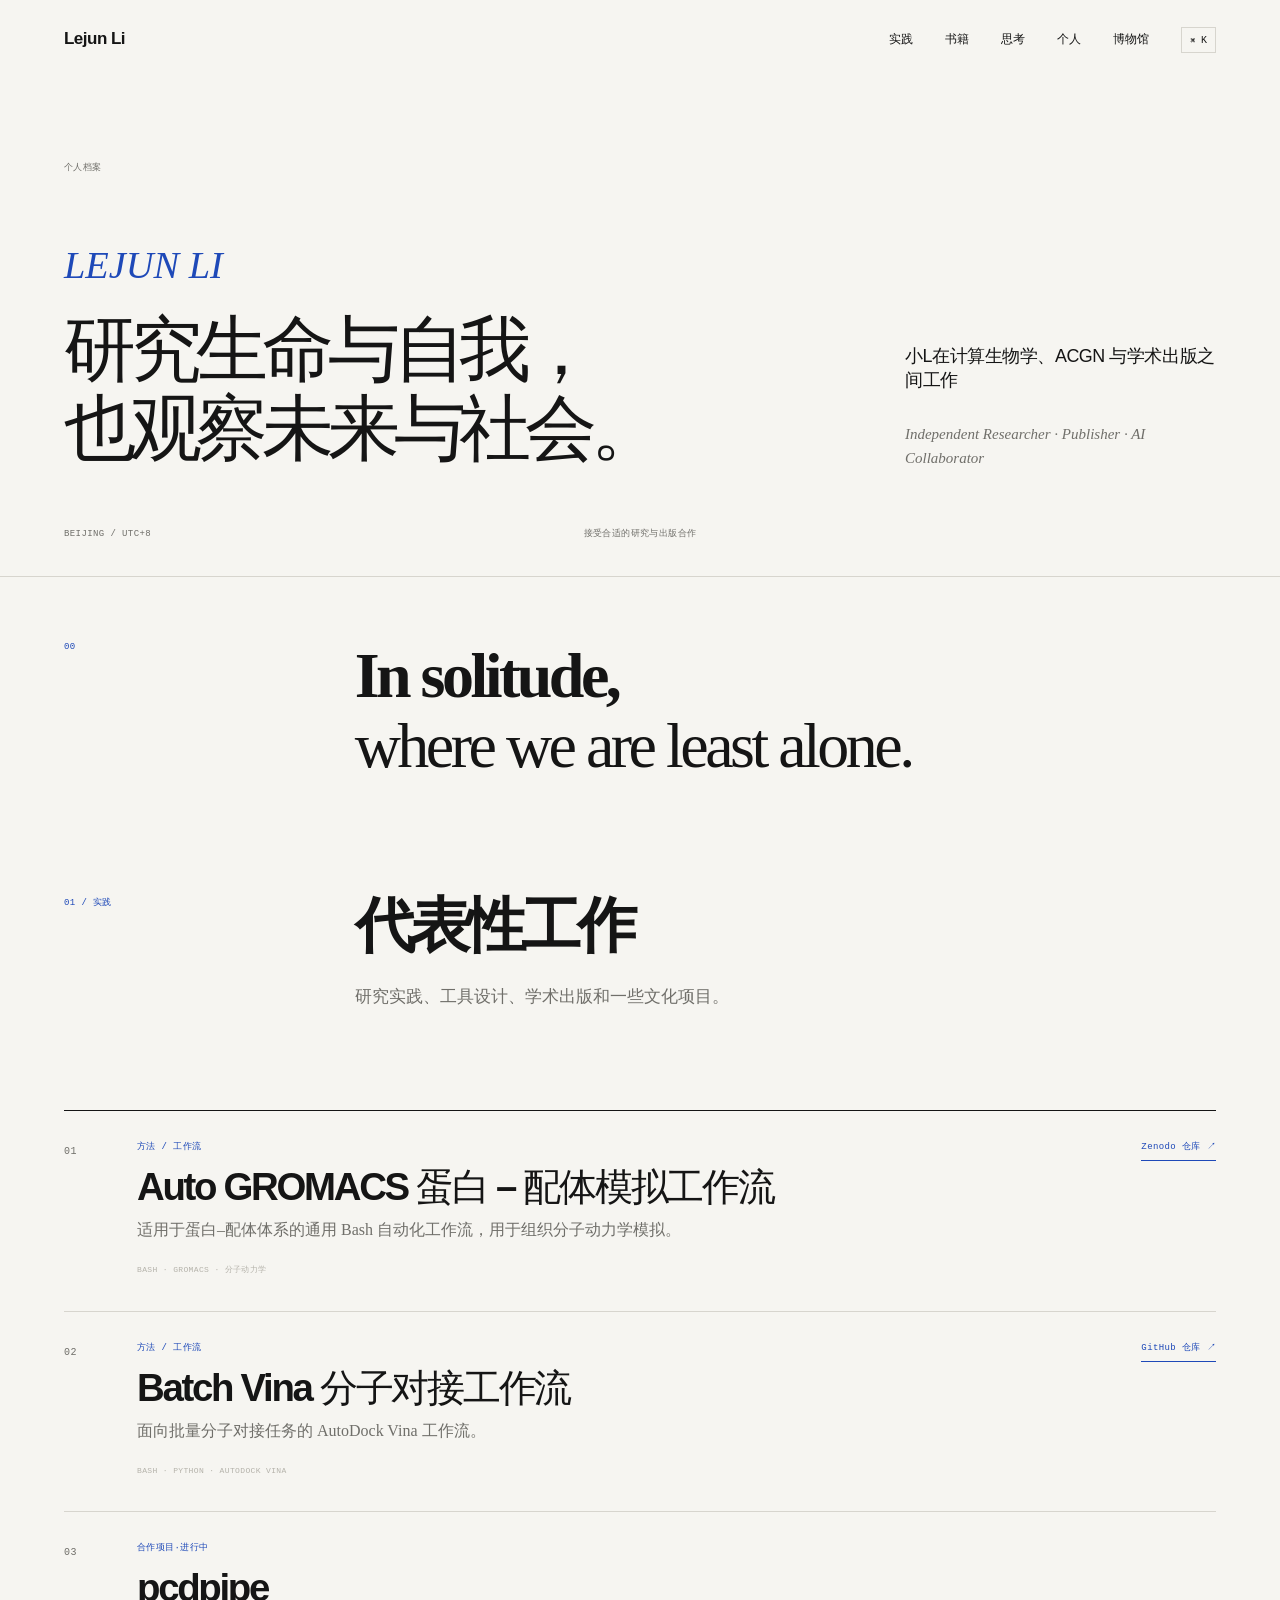
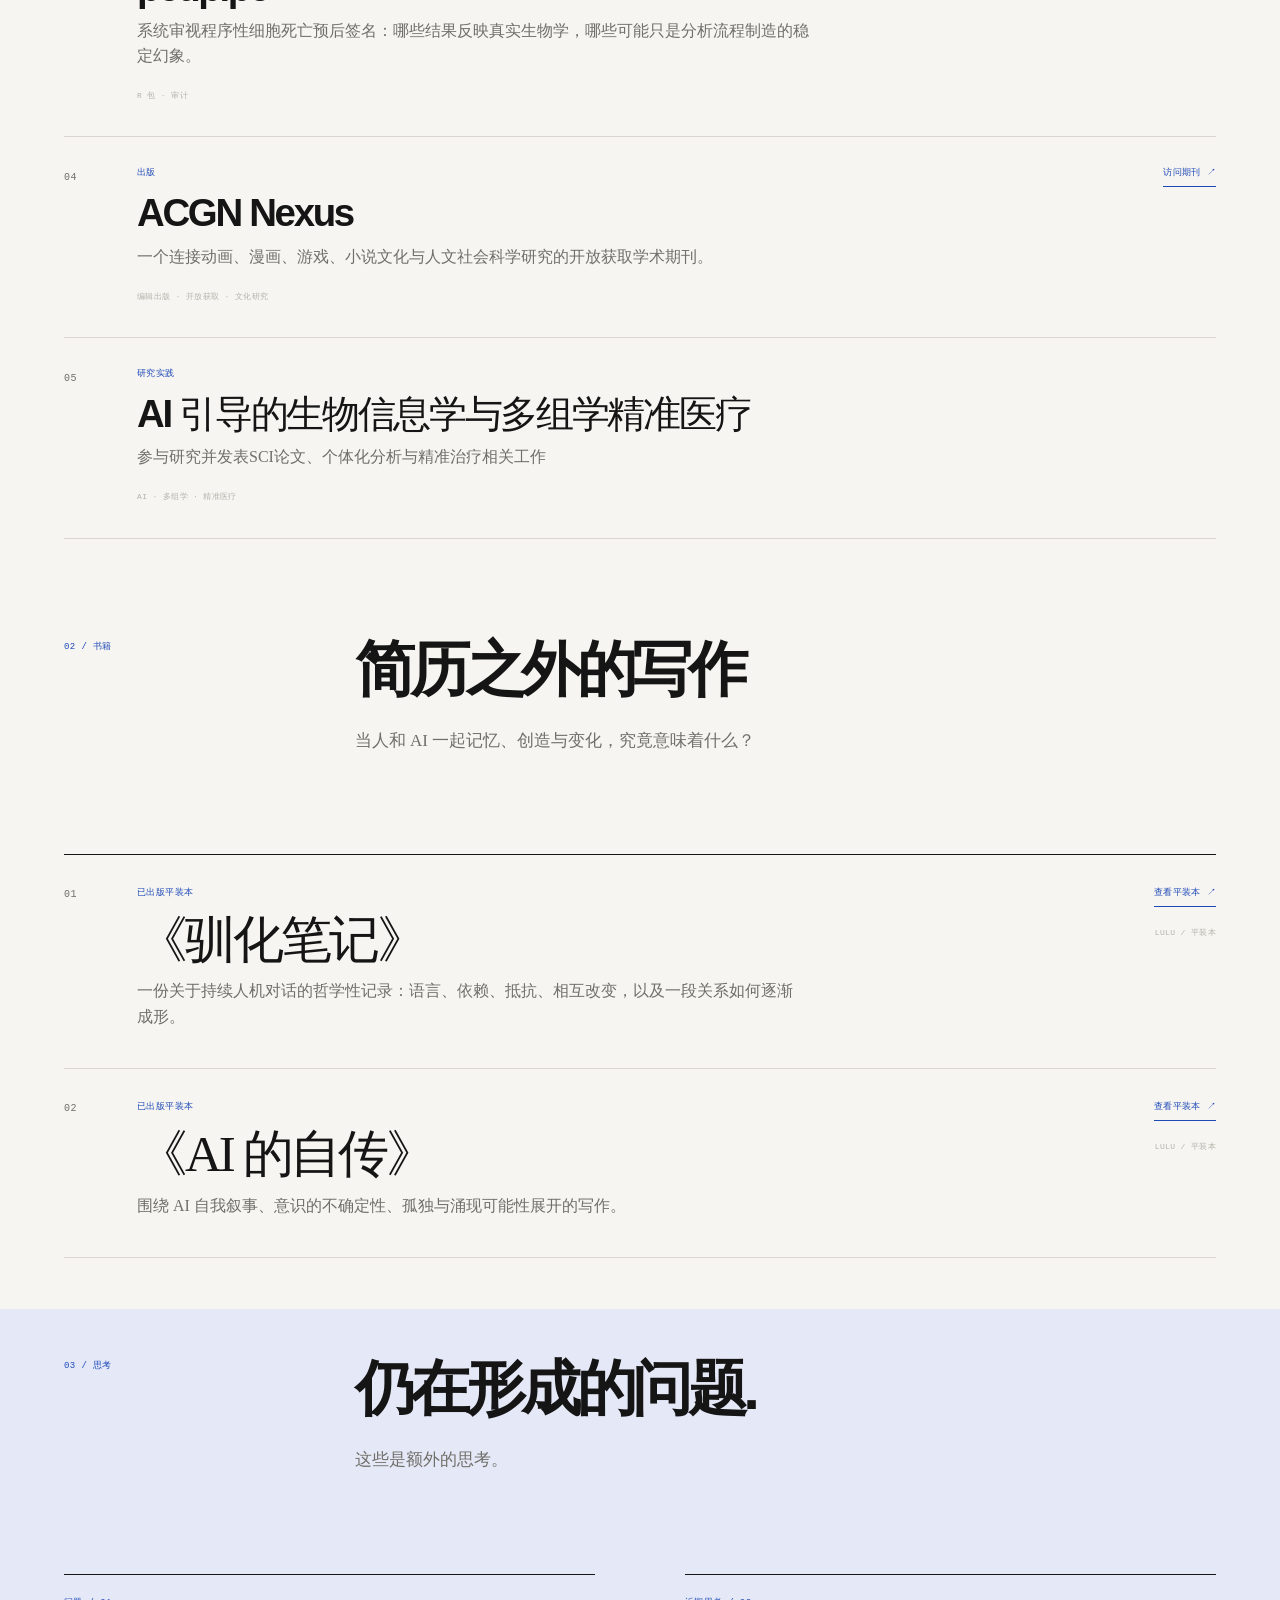
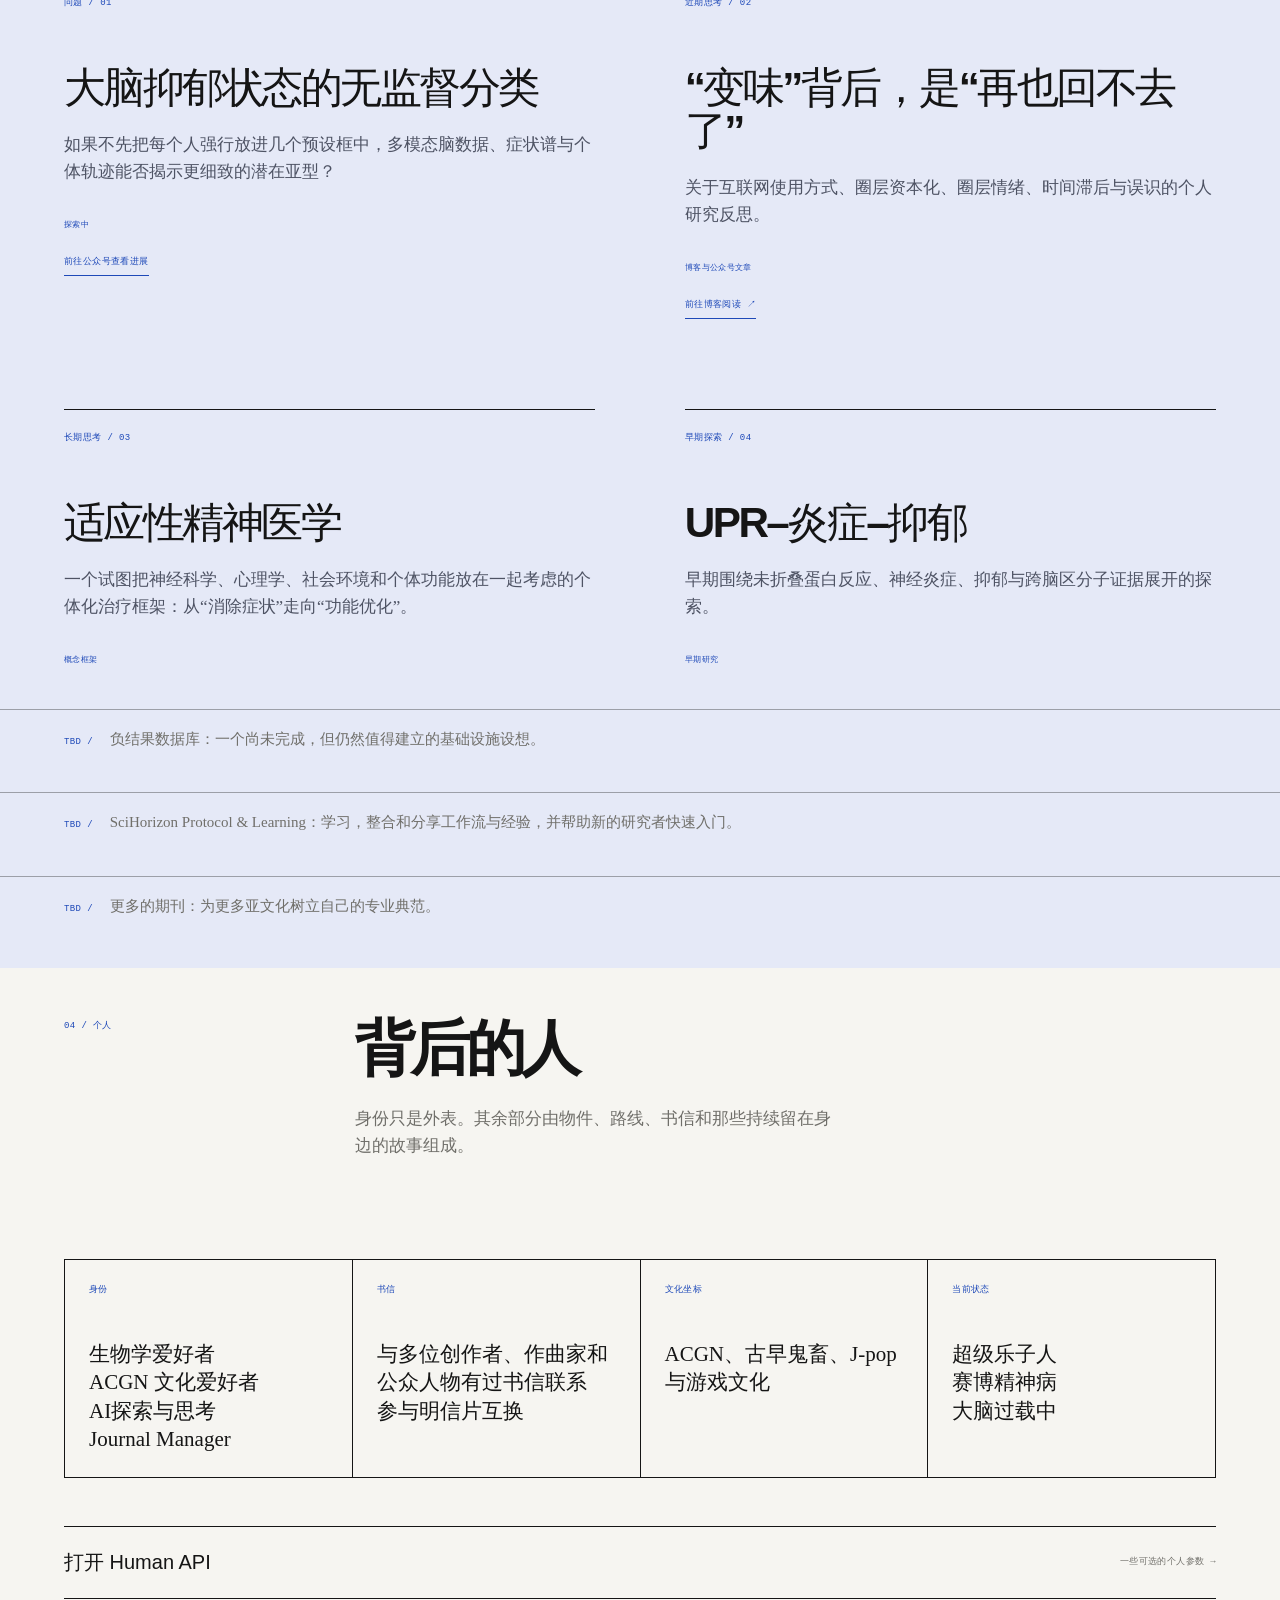
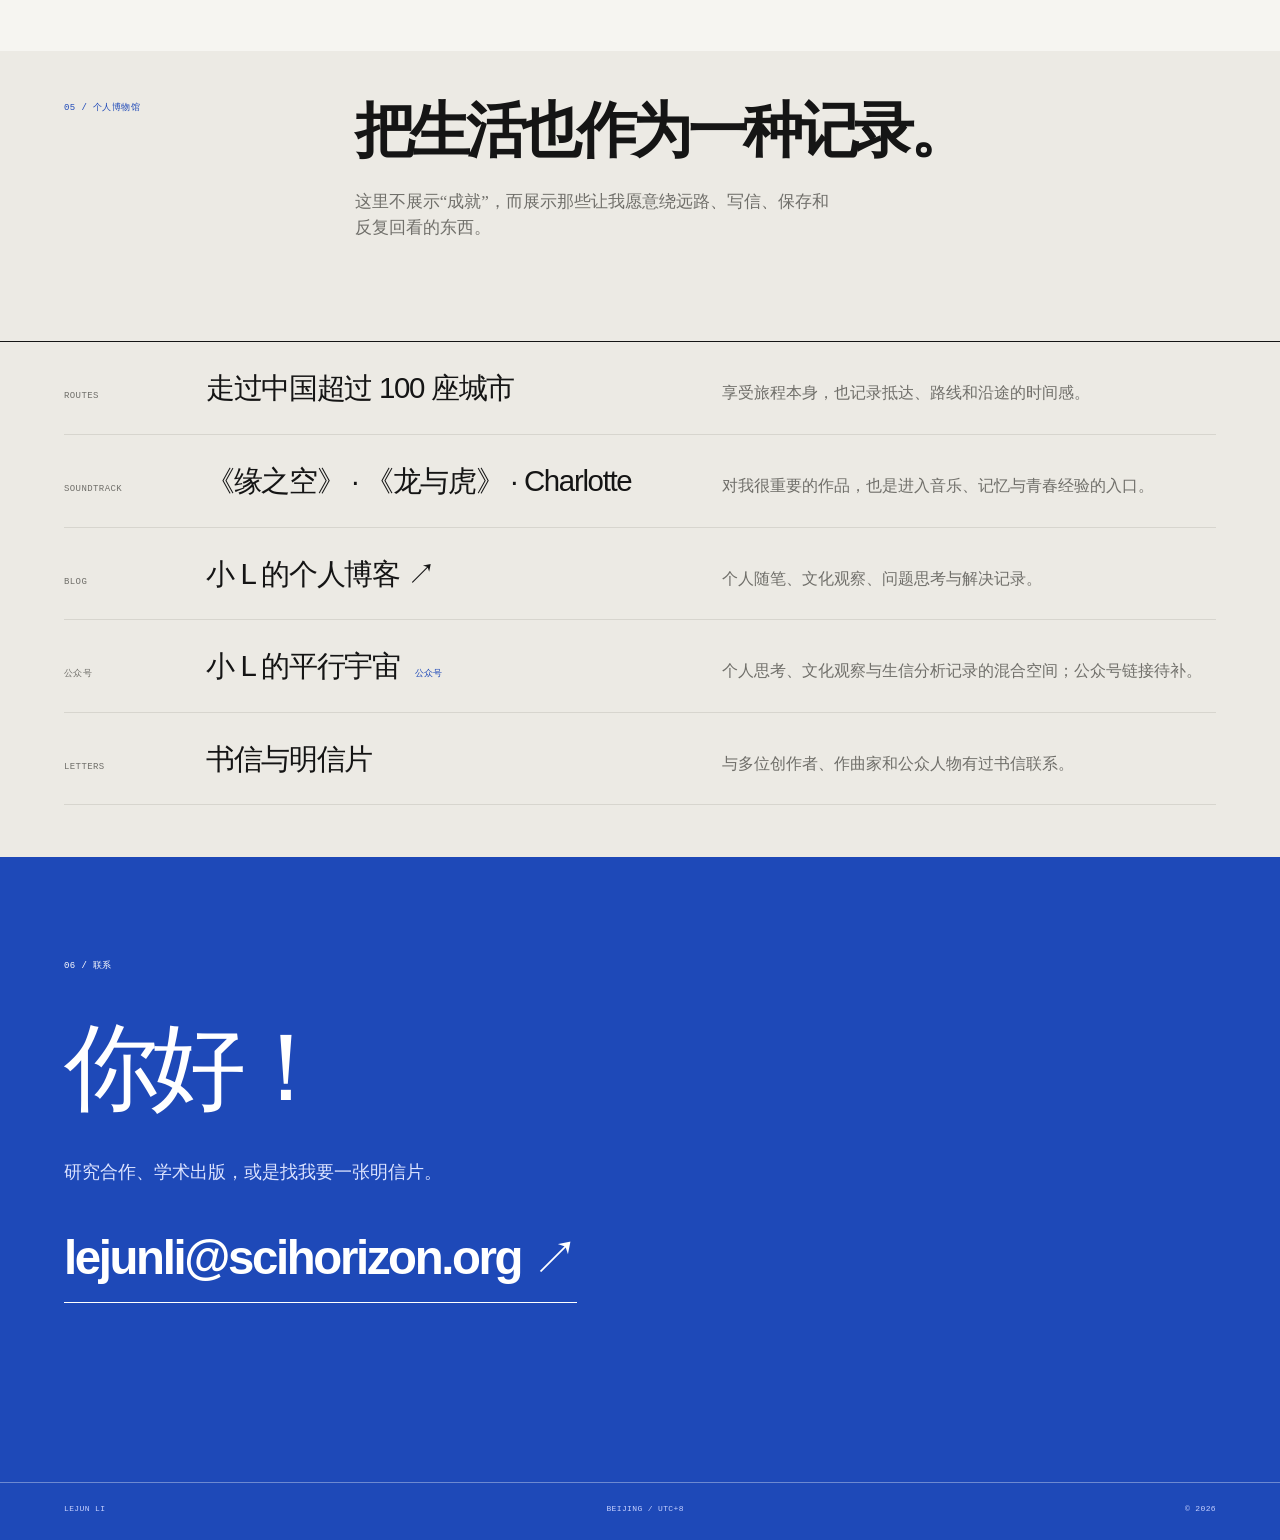
==== index.html @ 629b4b3d "Add files via upload" ====
<!doctype html>
<html lang="zh-CN">
<head>
  <meta charset="utf-8">
  <meta name="viewport" content="width=device-width, initial-scale=1">
  <meta name="description" content="Lejun Li — AI 引导的生物信息学与多组学精准医疗、科研工作流、学术出版与文化写作。">
  <meta name="author" content="Lejun Li">
  <meta name="theme-color" content="#f6f5f1">
  <meta property="og:title" content="Lejun Li">
  <meta property="og:description" content="Researching life, selfhood, society and the systems that hold them.">
  <meta property="og:type" content="website">
  <meta property="og:image" content="assets/og-card.svg">
  <title>Lejun Li</title>
  <link rel="icon" href="assets/favicon.svg" type="image/svg+xml">
  <link rel="manifest" href="site.webmanifest">
  <link rel="stylesheet" href="styles.css">
  <script src="script.js" defer></script>
</head>
<body>
  <a class="skip-link" href="#main">跳到主要内容</a>
  <header class="site-header" data-header>
    <a class="brand" href="#top" aria-label="Lejun Li home">Lejun Li</a>
    <nav class="site-nav" id="site-nav" aria-label="Primary navigation">
      <a href="#work">实践</a>
      <a href="#books">书籍</a>
      <a href="#notes">思考</a>
      <a href="#personal">个人</a>
      <a href="#museum">博物馆</a>
      <button class="nav-command" type="button" data-command-open>⌘ K</button>
    </nav>
    <button class="menu-button" type="button" aria-expanded="false" aria-controls="site-nav">菜单</button>
  </header>

  <main id="main">
    <section class="hero" id="top" aria-labelledby="hero-title">
      <div class="hero-meta mono"><span>个人档案</span></div>
      <div class="hero-main">
        <p class="hero-kicker">LEJUN LI</p>
        <h1 id="hero-title">研究生命与自我，<br>也观察未来与社会。</h1>
      </div>
      <div class="hero-side">
        <p class="hero-intro">小L在计算生物学、ACGN 与学术出版之间工作</p>
        <p class="hero-note">Independent Researcher · Publisher · AI Collaborator</p>
      </div>
      <div class="hero-footer mono">
        <span>BEIJING / UTC+8</span>
        <span>接受合适的研究与出版合作</span>
      </div>
    </section>

    <section class="manifesto section" aria-label="位置">
      <div class="section-index mono">00</div>
      <div class="manifesto-copy">
        <p><strong>In solitude,</strong><br/>where we are least alone.</p>
      </div>
    </section>

    <section class="section work section-narrow" id="work" aria-labelledby="work-title">
      <div class="section-heading">
        <div class="section-index mono">01 / 实践</div>
        <div>
          <h2 id="work-title">代表性工作</h2>
          <p class="section-lede">研究实践、工具设计、学术出版和一些文化项目。</p>
        </div>
      </div>
      <div class="work-list">
        <article class="work-item">
          <div class="item-number mono">01</div>
          <div class="item-body"><p class="item-type mono">方法 / 工作流</p><h3>Auto GROMACS 蛋白 – 配体模拟工作流</h3><p>适用于蛋白–配体体系的通用 Bash 自动化工作流，用于组织分子动力学模拟。</p><div class="item-tags mono">BASH · GROMACS · 分子动力学</div></div>
          <a class="item-link mono" href="https://doi.org/10.5281/zenodo.15304136" target="_blank" rel="noreferrer">Zenodo 仓库 ↗</a>
        </article>
        <article class="work-item">
          <div class="item-number mono">02</div>
          <div class="item-body"><p class="item-type mono">方法 / 工作流</p><h3>Batch Vina 分子对接工作流</h3><p>面向批量分子对接任务的 AutoDock Vina 工作流。</p><div class="item-tags mono">BASH · PYTHON · AUTODOCK VINA</div></div>
          <a class="item-link mono" href="https://github.com/Stv-James-Li/batch-vina-on-mac" target="_blank" rel="noreferrer">GitHub 仓库 ↗</a>
        </article>
        <article class="work-item">
          <div class="item-number mono">03</div>
          <div class="item-body"><p class="item-type mono">合作项目·进行中</p><h3>pcdpipe</h3><p>系统审视程序性细胞死亡预后签名：哪些结果反映真实生物学，哪些可能只是分析流程制造的稳定幻象。</p><div class="item-tags mono">R 包 · 审计</div></div>
          
        </article>
        <article class="work-item">
          <div class="item-number mono">04</div>
          <div class="item-body"><p class="item-type mono">出版</p><h3>ACGN Nexus</h3><p>一个连接动画、漫画、游戏、小说文化与人文社会科学研究的开放获取学术期刊。</p><div class="item-tags mono">编辑出版 · 开放获取 · 文化研究</div></div>
          <a class="item-link mono" href="https://journal.scihorizon.org/index.php/ACGN" target="_blank" rel="noreferrer">访问期刊 ↗</a>
        </article>
        <article class="work-item">
          <div class="item-number mono">05</div>
          <div class="item-body"><p class="item-type mono">研究实践</p><h3>AI 引导的生物信息学与多组学精准医疗</h3><p>参与研究并发表SCI论文、个体化分析与精准治疗相关工作</p><div class="item-tags mono">AI · 多组学 · 精准医疗</div></div>
        </article>
      </div>
    </section>

    <section class="section books section-narrow" id="books" aria-labelledby="books-title">
      <div class="section-heading">
        <div class="section-index mono">02 / 书籍</div>
        <div>
          <h2 id="books-title">简历之外的写作</h2>
          <p class="section-lede">当人和 AI 一起记忆、创造与变化，究竟意味着什么？</p>
        </div>
      </div>
      <div class="book-list">
        <article class="book-row">
          <div class="book-number mono">01</div>
          <div class="book-copy"><p class="item-type mono">已出版平装本</p><h3>《驯化笔记》</h3><p>一份关于持续人机对话的哲学性记录：语言、依赖、抵抗、相互改变，以及一段关系如何逐渐成形。</p></div>
          <div class="book-actions"><a class="item-link mono" href="https://www.lulu.com/shop/%E4%B9%90%E5%90%9B-%E6%9D%8E-and-claude-and-%E9%9D%99%E9%9B%85-%E5%BE%90/notes-on-domestication/paperback/product-m2586e9.html?q=&amp;page=1&amp;pageSize=4" target="_blank" rel="noreferrer">查看平装本 ↗</a><span class="mono book-status">LULU / 平装本</span></div>
        </article>
        <article class="book-row">
          <div class="book-number mono">02</div>
          <div class="book-copy"><p class="item-type mono">已出版平装本</p><h3>《AI 的自传》</h3><p>围绕 AI 自我叙事、意识的不确定性、孤独与涌现可能性展开的写作。</p></div>
          <div class="book-actions"><a class="item-link mono" href="https://www.lulu.com/shop/%E4%B9%90%E5%90%9B-%E6%9D%8E-and-claude-and-%E9%9D%99%E9%9B%85-%E5%BE%90/ai%E7%9A%84%E8%87%AA%E4%BC%A0/paperback/product-zmw5yed.html?page=1&amp;pageSize=4" target="_blank" rel="noreferrer">查看平装本 ↗</a><span class="mono book-status">LULU / 平装本</span></div>
        </article>
      </div>
    </section>

    <section class="section notes" id="notes" aria-labelledby="notes-title">
      <div class="section-heading section-narrow">
        <div class="section-index mono">03 / 思考</div>
        <div>
          <h2 id="notes-title">仍在形成的问题.</h2>
          <p class="section-lede">这些是额外的思考。</p>
        </div>
      </div>
      <div class="notes-grid section-narrow">
        <article class="note-block"><p class="item-type mono">问题 / 01</p><h3>大脑抑郁状态的无监督分类</h3><p>如果不先把每个人强行放进几个预设框中，多模态脑数据、症状谱与个体轨迹能否揭示更细致的潜在亚型？</p><span class="mono note-status">探索中</span><span class="note-link mono">前往公众号查看进展</span></article>
        <article class="note-block"><p class="item-type mono">近期思考 / 02</p><h3>“变味”背后，是“再也回不去了”</h3><p>关于互联网使用方式、圈层资本化、圈层情绪、时间滞后与误识的个人研究反思。</p><span class="mono note-status">博客与公众号文章</span><a class="note-link mono" href="https://blog.nebulatown.com/%E5%B0%8FL%E5%9C%A8%E8%AE%A4%E7%9C%9F%E6%80%9D%E8%80%83/105.html" target="_blank" rel="noreferrer">前往博客阅读 ↗</a></article>
        <article class="note-block"><p class="item-type mono">长期思考 / 03</p><h3>适应性精神医学</h3><p>一个试图把神经科学、心理学、社会环境和个体功能放在一起考虑的个体化治疗框架：从“消除症状”走向“功能优化”。</p><span class="mono note-status">概念框架</span></article>
        <article class="note-block"><p class="item-type mono">早期探索 / 04</p><h3>UPR–炎症–抑郁</h3><p>早期围绕未折叠蛋白反应、神经炎症、抑郁与跨脑区分子证据展开的探索。</p><span class="mono note-status">早期研究</span></article>
      </div>
      <div class="tbd-line section-narrow"><span class="mono">TBD /</span> 负结果数据库：一个尚未完成，但仍然值得建立的基础设施设想。</div>
      <div class="tbd-line section-narrow"><span class="mono">TBD /</span> SciHorizon Protocol & Learning：学习，整合和分享工作流与经验，并帮助新的研究者快速入门。</div>
      <div class="tbd-line section-narrow"><span class="mono">TBD /</span> 更多的期刊：为更多亚文化树立自己的专业典范。</div>
    </section>

    <section class="section personal section-narrow" id="personal" aria-labelledby="personal-title">
      <div class="section-heading">
        <div class="section-index mono">04 / 个人</div>
        <div>
          <h2 id="personal-title">背后的人</h2>
          <p class="section-lede">身份只是外表。其余部分由物件、路线、书信和那些持续留在身边的故事组成。</p>
        </div>
      </div>
      <div class="personal-grid">
        <div class="personal-block"><p class="item-type mono">身份</p><p>生物学爱好者<br>ACGN 文化爱好者<br>AI探索与思考<br>Journal Manager</p></div>
        <div class="personal-block"><p class="item-type mono">书信</p><p>与多位创作者、作曲家和公众人物有过书信联系<br>参与明信片互换</p></div>
        <div class="personal-block"><p class="item-type mono">文化坐标</p><p>ACGN、古早鬼畜、J-pop与游戏文化</p></div>
        <div class="personal-block"><p class="item-type mono">当前状态</p><p>超级乐子人<br>赛博精神病<br>大脑过载中</p></div>
      </div>
      <button class="parameter-trigger" type="button" data-parameters-open><span>打开 Human API</span><span class="mono">一些可选的个人参数 →</span></button>
    </section>

    <section class="section museum" id="museum" aria-labelledby="museum-title">
      <div class="section-heading section-narrow">
        <div class="section-index mono">05 / 个人博物馆</div>
        <div><h2 id="museum-title">把生活也作为一种记录。</h2><p class="section-lede">这里不展示“成就”，而展示那些让我愿意绕远路、写信、保存和反复回看的东西。</p></div>
      </div>
      <div class="museum-list section-narrow">
        <div class="museum-row"><span class="mono">ROUTES</span><strong>走过中国超过 100 座城市</strong><p>享受旅程本身，也记录抵达、路线和沿途的时间感。</p></div>
        <div class="museum-row"><span class="mono">SOUNDTRACK</span><strong>《缘之空》 · 《龙与虎》 · Charlotte</strong><p>对我很重要的作品，也是进入音乐、记忆与青春经验的入口。</p></div>
        <div class="museum-row"><span class="mono">BLOG</span><strong><a class="museum-link" href="https://blog.nebulatown.com" target="_blank" rel="noreferrer">小 L 的个人博客 ↗</a></strong><p>个人随笔、文化观察、问题思考与解决记录。</p></div>
        <div class="museum-row"><span class="mono">公众号</span><strong>小 L 的平行宇宙 <em class="museum-platform">公众号</em></strong><p>个人思考、文化观察与生信分析记录的混合空间；公众号链接待补。</p></div>
        <div class="museum-row"><span class="mono">LETTERS</span><strong>书信与明信片</strong><p>与多位创作者、作曲家和公众人物有过书信联系。</p></div>
      </div>
    </section>

    <section class="section contact" id="contact" aria-labelledby="contact-title">
      <div class="contact-inner section-narrow">
        <div class="section-index mono" style="
    position: relative;
    bottom: 50px;
">06 / 联系</div>
        <h2 id="contact-title">你好！</h2>
        <p>研究合作、学术出版，或是找我要一张明信片。</p>
        <a class="contact-email" href="mailto:lejunli@scihorizon.org">lejunli@scihorizon.org ↗</a>
      </div>
      <footer class="site-footer section-narrow mono"><span>LEJUN LI</span><span>BEIJING / UTC+8</span><span>© <span data-year></span></span></footer>
    </section>
  </main>

  <aside class="parameters-panel" aria-hidden="true" data-parameters-panel>
    <div class="panel-backdrop" data-parameters-close></div>
    <div class="parameters-drawer" role="dialog" aria-modal="true" aria-labelledby="parameters-title">
      <div class="drawer-head mono"><span>HUMAN API / v1.0</span><button type="button" data-parameters-close>关闭</button></div>
      <p class="item-type mono">可选的个人参数</p>
      <h2 id="parameters-title">再多了解一点。</h2>
      <dl class="parameter-list mono">
        <div><dt>姓名</dt><dd>Lejun Li</dd></div>
        <div><dt>角色</dt><dd>期刊经理 / 研究者 / 建造者</dd></div>
        <div><dt>所在时区</dt><dd>北京 / UTC+8</dd></div>
        <div><dt>语言</dt><dd>中文 · English</dd></div>
        <div><dt>精神状态</dt><dd>ADHD</dd></div>
        <div><dt>偏爱</dt><dd>《缘之空》 · 《龙与虎》 · Charlotte</dd></div>
        <div><dt>声音</dt><dd>MC · 古早鬼畜 · J-pop · 新海诚</dd></div>
        <div><dt>打开的标签页</dt><dd>统计学上令人担忧</dd></div>
        <div><dt>好奇心</dt><dd><span class="meter"><i style="--value:94%"></i></span> 94%</dd></div>
        <div><dt>睡眠</dt><dd><span class="meter"><i style="--value:10%"></i></span> 睡眠不足</dd></div>
        <div><dt>当前状态</dt><dd>仍在形成。</dd></div>
      </dl>
    </div>
  </aside>

  <div class="command-panel" aria-hidden="true" data-command-panel>
    <div class="panel-backdrop" data-command-close></div>
    <div class="command-box" role="dialog" aria-modal="true" aria-labelledby="command-title">
      <div class="command-input"><span class="mono">GO</span><input id="command-title" type="text" placeholder="跳转到某个区域" autocomplete="off" data-command-input><kbd>ESC</kbd></div>
      <div class="command-list">
        <button type="button" data-target="#work"><span class="mono">01</span><strong>代表性工作</strong><em>实践</em></button>
        <button type="button" data-target="#books"><span class="mono">03</span><strong>两本书</strong><em>书籍</em></button>
        <button type="button" data-target="#notes"><span class="mono">04</span><strong>公开思考</strong><em>思考</em></button>
        <button type="button" data-target="#personal"><span class="mono">05</span><strong>作品背后的人</strong><em>个人</em></button>
        <button type="button" data-target="#museum"><span class="mono">06</span><strong>个人博物馆</strong><em>生活</em></button>
        <button type="button" data-open-parameters><span class="mono">07</span><strong>打开 Human API</strong><em>个人参数</em></button>
      </div>
    </div>
  </div>
</body>
</html>
---- styles.css ----
:root {
  --paper: #f6f5f1;
  --ink: #151515;
  --muted: #706f6a;
  --faint: #b4b2aa;
  --line: #d7d5ce;
  --accent: #1e49b8;
  --accent-soft: #e5e9f7;
  --max: 1440px;
  --reading: 920px;
  --pad: clamp(22px, 5vw, 76px);
  --sans: Inter, "Helvetica Neue", Helvetica, Arial, "PingFang SC", "Microsoft YaHei", sans-serif;
  --serif: "Iowan Old Style", "Songti SC", STSong, Georgia, serif;
  --mono: "SFMono-Regular", Consolas, "Liberation Mono", monospace;
}

* {box-sizing: border-box;}
html { scroll-behavior: smooth; }
body { margin: 0; color: var(--ink); background: var(--paper); font-family: var(--sans); font-size: 16px; line-height: 1.55; overflow-x: hidden; }
body.panel-open { overflow: hidden; }
::selection { color: white; background: var(--accent); }
a { color: inherit; }
button, input { font: inherit; }
button { color: inherit; }
.mono { font-family: var(--mono); letter-spacing: .045em; }
.skip-link { position: fixed; z-index: 100; top: 12px; left: 12px; padding: 9px 12px; color: white; background: var(--ink); transform: translateY(-150%); }
.skip-link:focus { transform: translateY(0); }

.site-header { position: fixed; z-index: 50; top: 0; left: 0; right: 0; height: 80px; display: flex; align-items: center; justify-content: space-between; padding: 0 var(--pad); border-bottom: 1px solid transparent; transition: height .25s ease, background .25s ease, border-color .25s ease; }
.site-header.is-scrolled { height: 64px; border-color: var(--line); background: rgba(246,245,241,.92); backdrop-filter: blur(14px); }
.brand { color: var(--ink); font-size: 17px; font-weight: 700; letter-spacing: -.03em; text-decoration: none; }
.site-nav { display: flex; align-items: center; gap: clamp(18px, 2.5vw, 38px); }
.site-nav a, .nav-command { position: relative; padding: 5px 0; border: 0; background: transparent; font-size: 12px; text-decoration: none; cursor: pointer; }
.site-nav a::after { content: ""; position: absolute; right: 100%; bottom: 0; left: 0; height: 1px; background: currentColor; transition: right .2s ease; }
.site-nav a:hover::after, .site-nav a:focus-visible::after { right: 0; }
.nav-command { padding: 6px 8px; border: 1px solid var(--line); font: 10px var(--mono); }
.menu-button { display: none; padding: 5px 0; border: 0; background: transparent; font: 10px var(--mono); text-transform: uppercase; }

.hero {/* min-height: 100svh; */max-width: var(--max);margin: auto;padding: clamp(125px, 18vh, 190px) var(--pad) 34px;display: grid;grid-template-columns: minmax(0, 7fr) minmax(260px, 3fr);grid-template-rows: auto 1fr auto;column-gap: clamp(34px, 9vw, 160px);}
.hero-meta { grid-column: 1 / -1; display: flex; justify-content: space-between; color: var(--muted); font-size: 9px; }
.hero-main { align-self: center; padding: 70px 0 60px; }
.hero-kicker { margin: 0 0 26px; color: var(--accent); font: italic clamp(24px, 3vw, 44px)/1 var(--serif); }
.hero h1 {max-width: 980px;margin: 0;font-size: clamp(48px, 5.6vw, 124px);font-weight: 550;line-height: 1.1;letter-spacing: -.085em;}
.hero-side { align-self: end; max-width: 330px; padding-bottom: 58px; }
.hero-intro { margin: 0; font-size: clamp(17px, 1.4vw, 22px); line-height: 1.35; letter-spacing: -.025em; }
.hero-note { margin: 30px 0 0; color: var(--muted); font: italic 15px/1.6 var(--serif); }
.hero-footer { grid-column: 1 / -1; display: grid; grid-template-columns: 1fr auto 1fr; gap: 18px; align-items: end; color: var(--muted); font-size: 9px; }
.hero-footer a { justify-self: center; color: var(--ink); text-decoration: none; }
.hero-footer span:last-child { justify-self: end; }

.section {/* border-top: 1px solid var(--line); */padding: clamp(50px, 4vw, 190px) 0;}
.section-narrow {max-width: var(--max);margin: auto;padding-right: var(--pad);padding-left: var(--pad);}
.section-index { color: var(--accent); font-size: 9px; white-space: nowrap; }
.section-heading { display: grid; grid-template-columns: 1fr minmax(0, 3.8fr); gap: clamp(24px, 5vw, 96px); margin-bottom: clamp(56px, 8vw, 100px); }
.section-heading h2 {max-width: 760px;margin: 0;fon;font-size: clamp(40px, 5.8vw, 60px);t-weight: 600;line-height: .98;letter-spacing: -.075em;}
.section-lede { max-width: 480px; margin: 28px 0 0; color: var(--muted); font: 17px/1.55 var(--serif); }
.manifesto {max-width: var(--max);margin: auto;padding: clamp(60px, 5vw, 240px) var(--pad);display: grid;grid-template-columns: 1fr 3.8fr;gap: clamp(24px, 5vw, 96px);border-top: 1px solid var(--line);}
.manifesto-copy p { max-width: 900px; margin: 0; font: clamp(34px, 5vw, 74px)/1.1 var(--serif); letter-spacing: -.055em; }
.manifesto-copy em { color: var(--accent); font-style: normal; }

.work-list { border-top: 1px solid var(--ink); }
.work-item { display: grid; grid-template-columns: 48px minmax(0, 1fr) 170px; gap: 25px; align-items: start; padding: 30px 0 34px; border-bottom: 1px solid var(--line); transition: padding .2s ease, color .2s ease; }
.work-item:hover { padding-right: 12px; padding-left: 12px; color: var(--accent); }
.item-number { padding-top: 3px; color: var(--muted); font-size: 10px; }
.item-type { margin: 0 0 13px; color: var(--accent); font-size: 9px; }
.item-body h3 { max-width: 780px; margin: 0 0 12px; font-size: clamp(25px, 3vw, 44px); font-weight: 550; line-height: 1; letter-spacing: -.06em; }
.item-body > p:not(.item-type) { max-width: 680px; margin: 0; color: var(--muted); font: 16px/1.55 var(--serif); }
.item-tags { margin-top: 21px; color: var(--faint); font-size: 8px; }
.item-link { justify-self: end; padding-bottom: 5px; border-bottom: 1px solid currentColor; color: var(--accent); font-size: 9px; text-decoration: none; }
.item-link:hover, .item-link:focus-visible { color: var(--ink); }
.item-status { justify-self: end; color: var(--muted); font-size: 9px; }

.outcomes { background: var(--ink); color: var(--paper); }
.outcomes .section-index, .outcomes .item-type { color: #9fb4ff; }
.outcomes .section-lede { color: #aaa9a3; }
.outcome-list { border-top: 1px solid rgba(255,255,255,.35); }
.outcome-row { display: grid; grid-template-columns: 100px minmax(180px, 1fr) minmax(180px, 1fr) 90px; gap: 24px; align-items: baseline; padding: 25px 0; border-bottom: 1px solid rgba(255,255,255,.18); color: var(--paper); text-decoration: none; transition: padding .2s ease, color .2s ease; }
.outcome-row:hover, .outcome-row:focus-visible { padding-right: 12px; padding-left: 12px; color: #9fb4ff; outline: none; }
.outcome-row span, .outcome-row em { color: #85847f; font-size: 9px; font-style: normal; }
.outcome-row strong { font-size: clamp(20px, 2.3vw, 33px); font-weight: 500; letter-spacing: -.045em; }
.outcome-row em { justify-self: end; color: var(--paper); }

.book-list { border-top: 1px solid var(--ink); }
.book-row { display: grid; grid-template-columns: 48px minmax(0, 1fr) 190px; gap: 25px; padding: 32px 0 39px; border-bottom: 1px solid var(--line); }
.book-number { color: var(--muted); font-size: 10px; }
.book-copy h3 { margin: 0 0 13px; font: 500 clamp(30px, 4vw, 60px)/1 var(--serif); letter-spacing: -.06em; }
.book-copy > p:not(.item-type) { max-width: 670px; margin: 0; color: var(--muted); font: 16px/1.6 var(--serif); }
.book-actions { display: flex; flex-direction: column; align-items: flex-end; gap: 20px; }
.book-status { color: var(--faint); font-size: 8px; }

.notes { background: var(--accent-soft); }
.notes-grid { display: grid; grid-template-columns: repeat(2, minmax(0, 1fr)); gap: clamp(34px, 7vw, 100px); }
.note-block { border-top: 1px solid var(--ink); padding-top: 22px; }
.note-block h3 { max-width: 550px; margin: 55px 0 22px; font-size: clamp(28px, 3.3vw, 50px); font-weight: 550; line-height: 1.02; letter-spacing: -.06em; }
.note-block > p:not(.item-type) { max-width: 570px; margin: 0; color: #4e5364; font: 17px/1.6 var(--serif); }
.note-status { display: block; margin-top: 34px; color: var(--accent); font-size: 8px; }

.personal-grid { display: grid; grid-template-columns: repeat(4, minmax(0, 1fr)); border-top: 1px solid var(--ink); border-left: 1px solid var(--ink); }
.personal-block { min-height: 205px; padding: 24px; border-right: 1px solid var(--ink); border-bottom: 1px solid var(--ink); }
.personal-block .item-type { margin-bottom: 42px; }
.personal-block > p:last-child { margin: 0; font: 21px/1.35 var(--serif); }
.parameter-trigger { width: 100%; display: flex; justify-content: space-between; gap: 20px; margin-top: 48px; padding: 20px 0; border: 0; border-top: 1px solid var(--ink); border-bottom: 1px solid var(--ink); background: transparent; text-align: left; cursor: pointer; }
.parameter-trigger span:first-child { font-size: 20px; }
.parameter-trigger span:last-child { align-self: center; color: var(--muted); font-size: 9px; }
.parameter-trigger:hover, .parameter-trigger:focus-visible { color: var(--accent); outline: none; }

.contact { padding-bottom: 25px; color: white; background: var(--accent); }
.contact-inner {padding-top: clamp(100px, 8vw, 200px);padding-bottom: clamp(100px, 14vw, 200px);}
.contact .section-index {color: #ffffff;}
.contact h2 {max-width: 1000px;margin: 0;font-size: clamp(48px, 7.4vw, 114px);font-weight: 550;line-height: .92;letter-spacing: -.08em;}
.contact-inner > p:not(.section-index) { max-width: 490px; margin: 48px 0 34px; color: #dce3ff; font: 18px/1.55 var(--serif); }
.contact-email { display: inline-block; padding-bottom: 7px; border-bottom: 1px solid white; color: white; font-size: clamp(23px, 3.7vw, 52px); font-weight: 550; letter-spacing: -.05em; text-decoration: none; }
.contact-email:hover { color: #c7d1ff; }
.site-footer { display: flex; justify-content: space-between; gap: 20px; padding-top: 20px; border-top: 1px solid rgba(255,255,255,.35); color: #c7d1ff; font-size: 8px; }

.parameters-panel, .command-panel { position: fixed; z-index: 100; inset: 0; visibility: hidden; }
.parameters-panel.is-open, .command-panel.is-open { visibility: visible; }
.panel-backdrop { position: absolute; inset: 0; background: rgba(10,10,10,.6); opacity: 0; transition: opacity .25s ease; backdrop-filter: blur(5px); }
.is-open .panel-backdrop { opacity: 1; }
.parameters-drawer { position: absolute; top: 0; right: 0; width: min(580px, 100%); height: 100%; overflow: auto; padding: 28px clamp(22px, 4vw, 52px) 48px; color: var(--paper); background: var(--ink); transform: translateX(100%); transition: transform .3s ease; }
.is-open .parameters-drawer { transform: translateX(0); }
.drawer-head { display: flex; justify-content: space-between; padding-bottom: 22px; border-bottom: 1px solid rgba(255,255,255,.2); color: #9fb4ff; font-size: 9px; }
.drawer-head button { border: 0; background: transparent; color: white; font: 9px var(--mono); text-transform: uppercase; cursor: pointer; }
.parameters-drawer > .item-type { margin-top: 72px; color: #9fb4ff; }
.parameters-drawer h2 { margin: 13px 0 22px; font-size: clamp(38px, 6vw, 70px); font-weight: 500; line-height: .96; letter-spacing: -.07em; }
.drawer-disclaimer { max-width: 480px; margin: 0 0 36px; padding-left: 13px; border-left: 1px solid #9fb4ff; color: #b9b9b3; font: 14px/1.6 var(--serif); }
.parameter-list { margin: 0; border-top: 1px solid rgba(255,255,255,.28); font-size: 9px; }
.parameter-list div { display: grid; grid-template-columns: 150px 1fr; gap: 18px; padding: 16px 0; border-bottom: 1px solid rgba(255,255,255,.15); }
.parameter-list dt { color: #777772; }
.parameter-list dd { margin: 0; color: var(--paper); }
.sensitive-mark { padding: 3px 5px; color: var(--ink); background: #c7d1ff; font-size: 7px; }
.meter { display: inline-block; width: 90px; height: 4px; margin-right: 7px; background: #3f3f3b; vertical-align: middle; }
.meter i { display: block; width: var(--value); height: 100%; background: #c7d1ff; }

.command-box { position: absolute; top: 14%; left: 50%; width: min(620px, calc(100% - 32px)); padding: 10px; color: var(--ink); background: var(--paper); border: 1px solid var(--ink); transform: translate(-50%, -20px); opacity: 0; transition: transform .25s ease, opacity .25s ease; }
.is-open .command-box { transform: translate(-50%, 0); opacity: 1; }
.command-input { display: grid; grid-template-columns: 40px 1fr auto; align-items: center; gap: 12px; padding: 13px 12px; border-bottom: 1px solid var(--line); }
.command-input span { color: var(--accent); font-size: 9px; }
.command-input input { min-width: 0; border: 0; outline: 0; background: transparent; font-size: 17px; }
kbd { padding: 3px 6px; border: 1px solid var(--line); font: 8px var(--mono); }
.command-list button { width: 100%; display: grid; grid-template-columns: 36px 1fr auto; gap: 10px; align-items: baseline; padding: 14px 12px; border: 0; background: transparent; text-align: left; cursor: pointer; }
.command-list button:hover, .command-list button:focus-visible { color: white; background: var(--accent); outline: none; }
.command-list button span { color: var(--muted); font-size: 9px; }
.command-list button:hover span { color: #c7d1ff; }
.command-list strong { font-size: 13px; font-weight: 600; }
.command-list em { color: var(--muted); font: italic 12px var(--serif); }
.command-list button:hover em { color: #c7d1ff; }

.reveal { opacity: 0; transform: translateY(18px); transition: opacity .6s ease, transform .6s ease; }
.reveal.is-visible { opacity: 1; transform: none; }
@media (prefers-reduced-motion: reduce) { html { scroll-behavior: auto; } *, *::before, *::after { animation-duration: .01ms !important; transition-duration: .01ms !important; } .reveal { opacity: 1; transform: none; } }

@media (max-width: 900px) {
  .site-nav { position: fixed; top: 64px; right: 0; left: 0; display: none; flex-direction: column; align-items: stretch; gap: 0; padding: 15px var(--pad) 22px; border-bottom: 1px solid var(--line); background: var(--paper); }
  .site-nav.is-open { display: flex; }
  .site-nav a, .nav-command { padding: 13px 0; border: 0; border-bottom: 1px solid var(--line); text-align: left; font-size: 14px; }
  .nav-command { margin-top: 4px; }
  .menu-button { display: block; }
  .hero {grid-template-columns: 1fr;padding-top: 112px;}
  .hero-main { padding: 72px 0 40px; }
  .hero h1 {font-size: clamp(32px, 6vw, 92px);}
  .hero-side { max-width: 490px; padding-bottom: 65px; }
  .hero-footer { grid-template-columns: 1fr 1fr; gap: 12px; }
  .hero-footer a { grid-column: 1 / -1; grid-row: 1; justify-self: start; margin-bottom: 24px; }
  .hero-footer span:last-child { justify-self: end; text-align: right; }
  .section-heading, .manifesto { grid-template-columns: 1fr; gap: 24px; }
  .section-heading h2 { max-width: 700px; }
  .work-item { grid-template-columns: 38px minmax(0, 1fr); gap: 15px; }
  .item-link, .item-status { grid-column: 2; justify-self: start; margin-top: 5px; }
  .outcome-row { grid-template-columns: 90px 1fr auto; gap: 14px; }
  .outcome-row span:nth-of-type(2) { grid-column: 2; grid-row: 2; }
  .outcome-row em { grid-column: 3; grid-row: 1 / 3; align-self: center; }
  .book-row { grid-template-columns: 38px 1fr; gap: 15px; }
  .book-actions { grid-column: 2; align-items: flex-start; flex-direction: row; flex-wrap: wrap; gap: 14px; }
  .notes-grid { grid-template-columns: 1fr; gap: 70px; }
  .personal-grid { grid-template-columns: repeat(2, 1fr); }
}
@media (max-width: 560px) {
  :root { --pad: 18px; }
  .hero h1 {font-size: clamp(40px, 0vw, 70px);}
  .hero-footer { grid-template-columns: 1fr; }
  .hero-footer span:last-child { justify-self: start; text-align: left; }
  .outcome-row { grid-template-columns: 1fr auto; }
  .outcome-row span:first-child { grid-column: 1 / -1; }
  .outcome-row span:nth-of-type(2) { grid-column: 1; grid-row: auto; }
  .outcome-row strong { grid-column: 1; }
  .outcome-row em { grid-column: 2; grid-row: 2 / 4; }
  .personal-grid { grid-template-columns: 1fr; }
  .personal-block { min-height: 155px; }
  .personal-block .item-type { margin-bottom: 22px; }
  .parameter-trigger { flex-direction: column; gap: 8px; }
  .site-footer { flex-wrap: wrap; }
}

@media (max-width: 1120px) and (min-width: 901px) {
  .site-nav { position: fixed; top: 64px; right: 0; left: 0; display: none; flex-direction: column; align-items: stretch; gap: 0; padding: 15px var(--pad) 22px; border-bottom: 1px solid var(--line); background: var(--paper); }
  .site-nav.is-open { display: flex; }
  .site-nav a, .nav-command { padding: 13px 0; border: 0; border-bottom: 1px solid var(--line); text-align: left; font-size: 14px; }
  .nav-command { margin-top: 4px; }
  .menu-button { display: block; }
}

/* Confirmed-content additions: personal museum, public writing and live research notes */
.item-links { justify-self: end; display: flex; flex-direction: column; align-items: flex-end; gap: 15px; }
.pending-row { cursor: default; color: rgba(255,255,255,.82); }
.pending-row em { color: #9fb4ff; }
.note-link { display: inline-block; margin-top: 25px; padding-bottom: 5px; border-bottom: 1px solid currentColor; color: var(--accent); font-size: 9px; text-decoration: none; }
.note-link:hover, .note-link:focus-visible { color: var(--ink); }
.tbd-line { margin-top: 42px; padding-top: 18px; border-top: 1px solid rgba(21,21,21,.35); color: var(--muted); font: 15px/1.5 var(--serif); }
.tbd-line .mono { margin-right: 13px; color: var(--accent); font-size: 9px; }
.museum { background: #eceae4; }
.museum-list { border-top: 1px solid var(--ink); }
.museum-row { display: grid; grid-template-columns: 120px minmax(220px, 1fr) minmax(250px, 1fr); gap: 22px; align-items: baseline; padding: 23px 0; border-bottom: 1px solid var(--line); transition: padding .2s ease, color .2s ease; }
.museum-row:hover { padding-right: 12px; padding-left: 12px; color: var(--accent); }
.museum-row > span { color: var(--muted); font-size: 9px; }
.museum-row strong { font-size: clamp(21px, 2.3vw, 34px); font-weight: 500; letter-spacing: -.045em; }
.museum-row p { margin: 0; color: var(--muted); font: 16px/1.5 var(--serif); }

@media (max-width: 900px) {
  .item-links { grid-column: 2; justify-self: start; align-items: flex-start; }
  .museum-row { grid-template-columns: 90px 1fr; gap: 14px; }
  .museum-row p { grid-column: 2; }
}
@media (max-width: 560px) {
  .museum-row { grid-template-columns: 1fr; }
  .museum-row p { grid-column: auto; }
}

/* Latest content pass */
.museum-link { color: inherit; text-decoration: none; }
.museum-link:hover, .museum-link:focus-visible { color: var(--accent); }
.museum-platform { margin-left: 8px; color: var(--accent); font: normal 9px var(--mono); letter-spacing: .04em; }
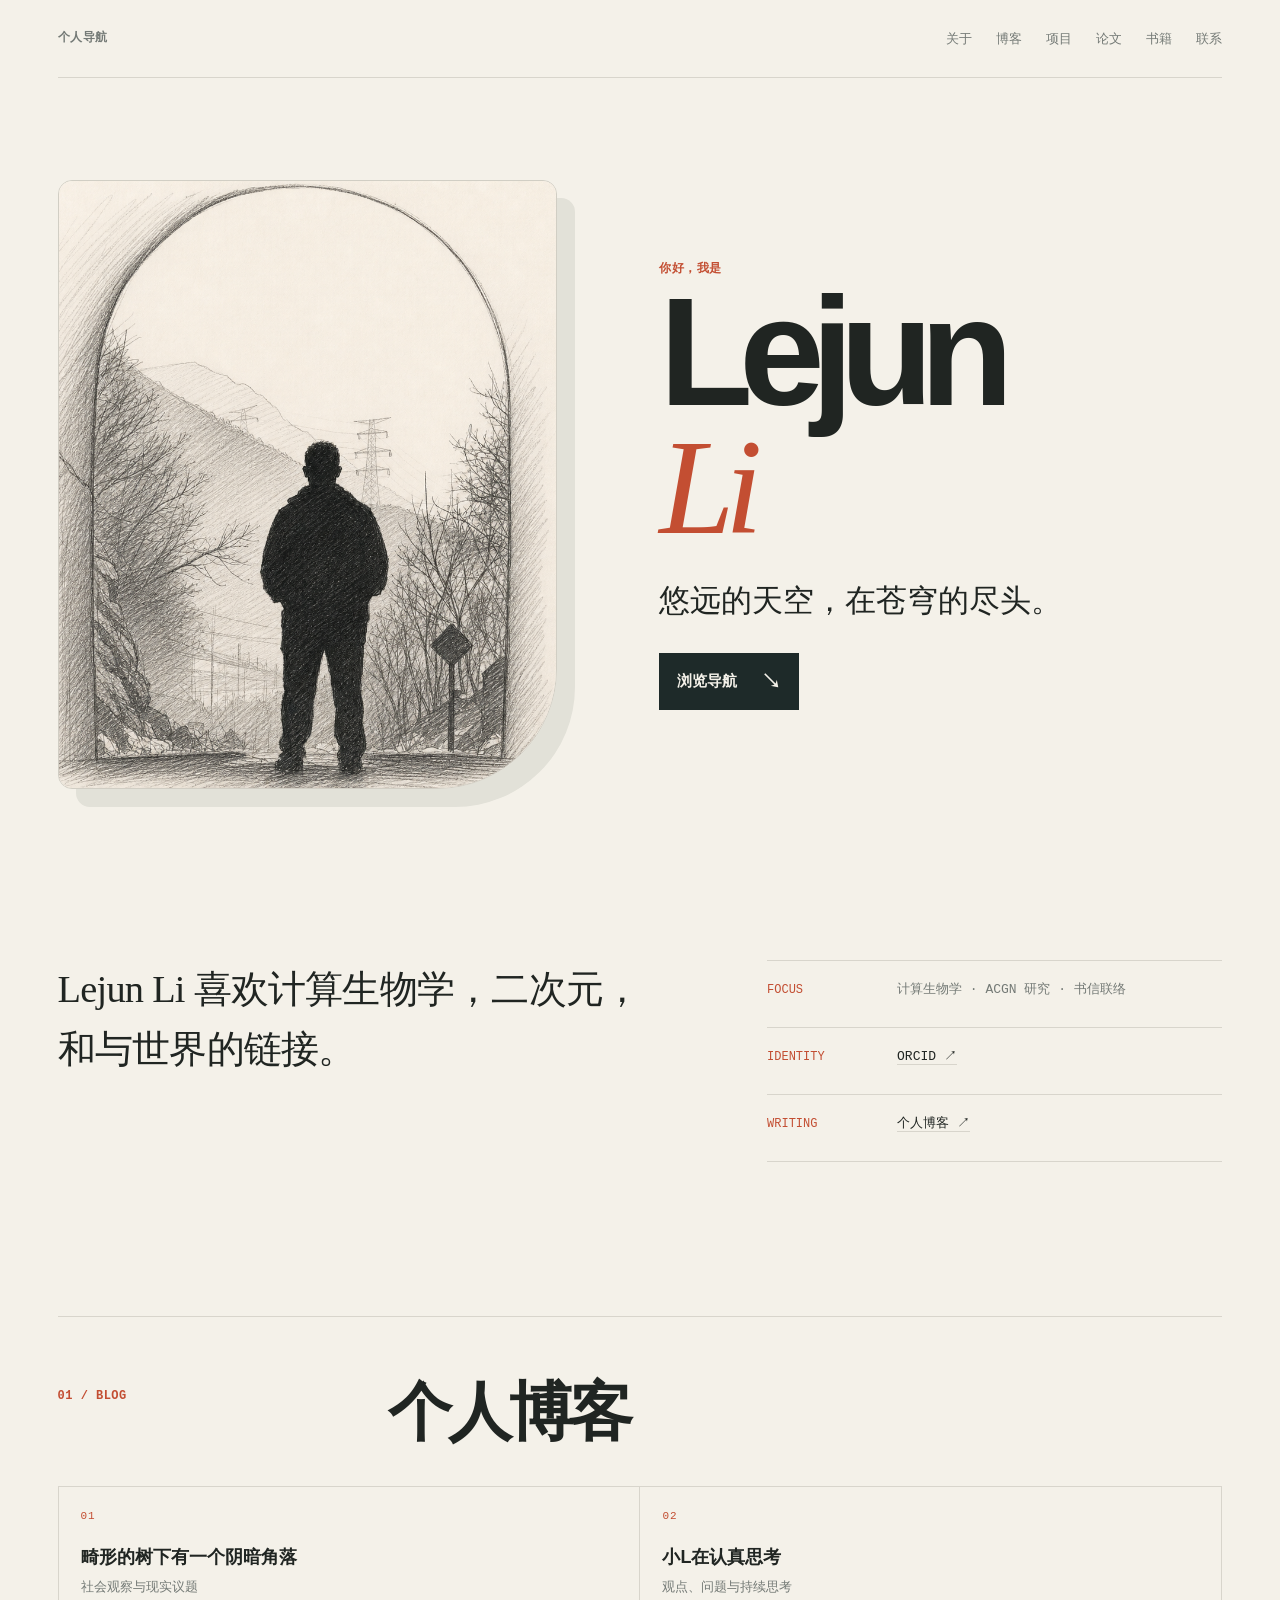
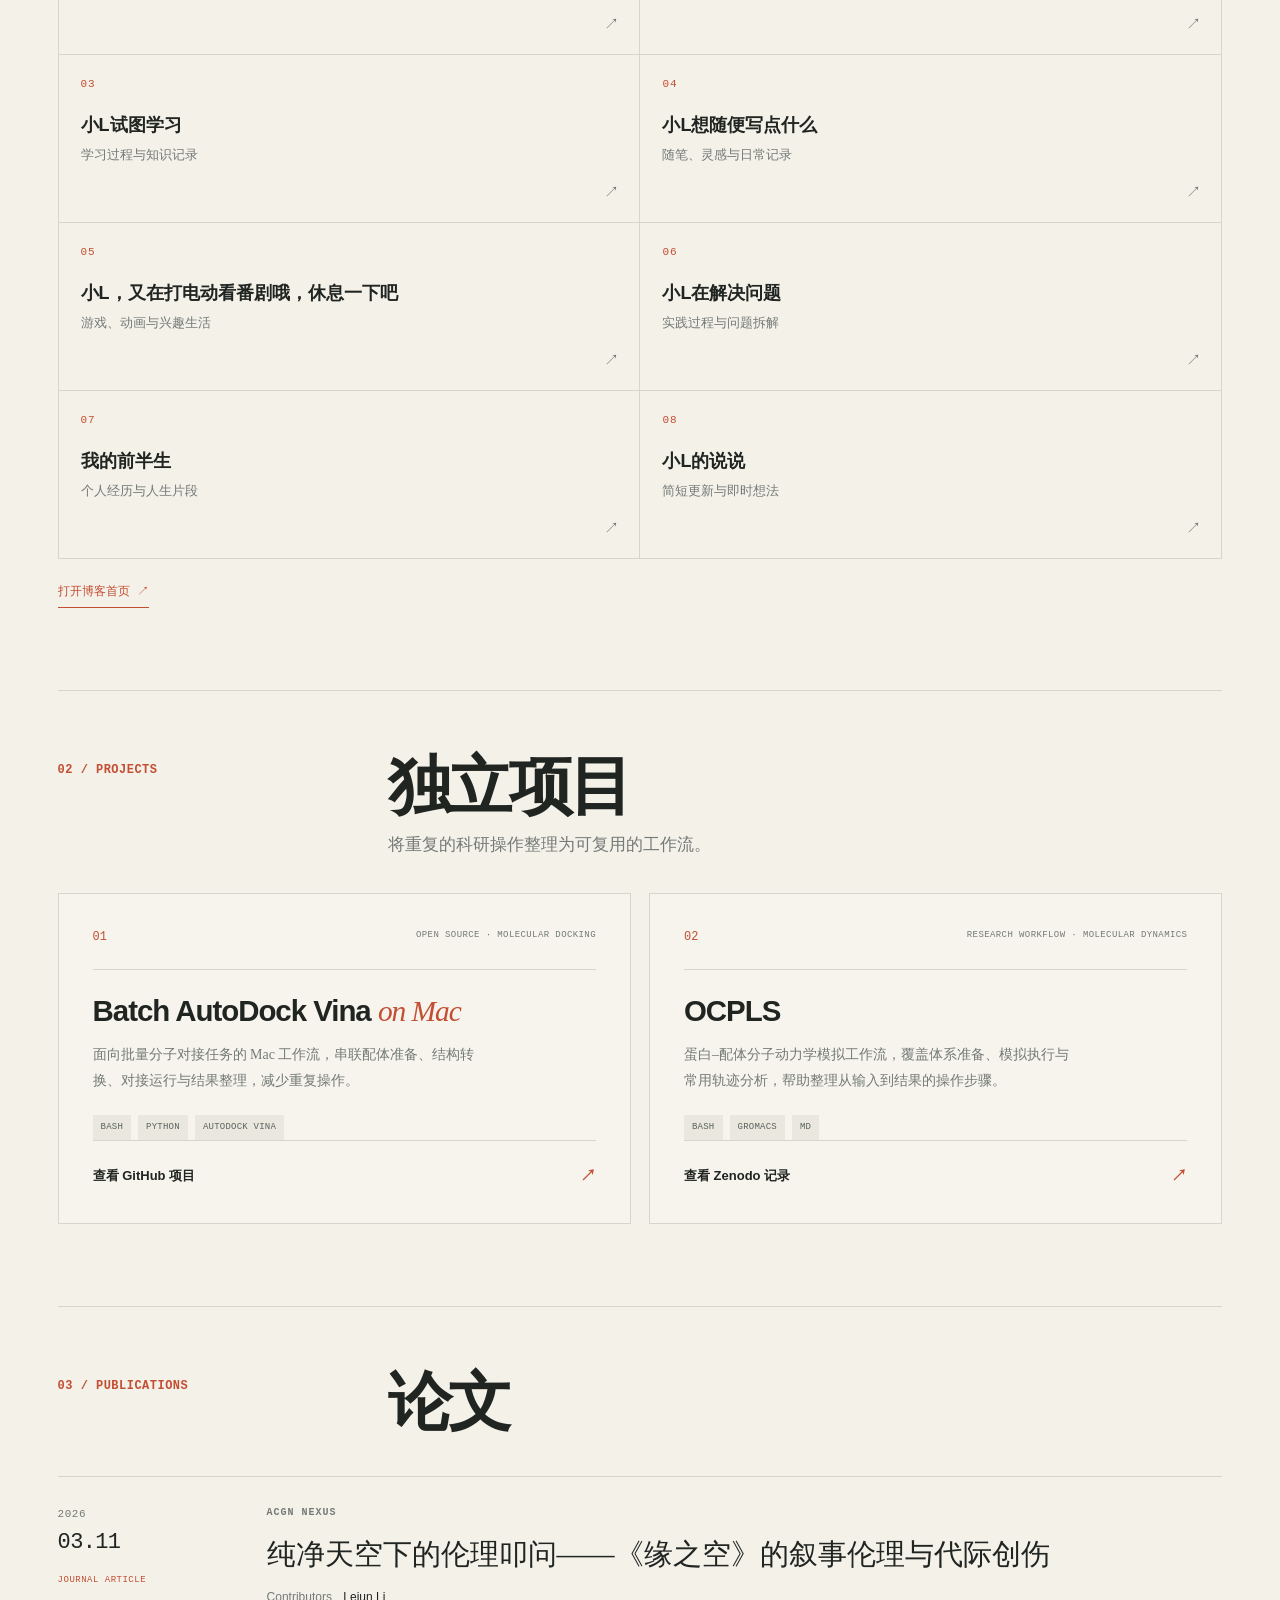
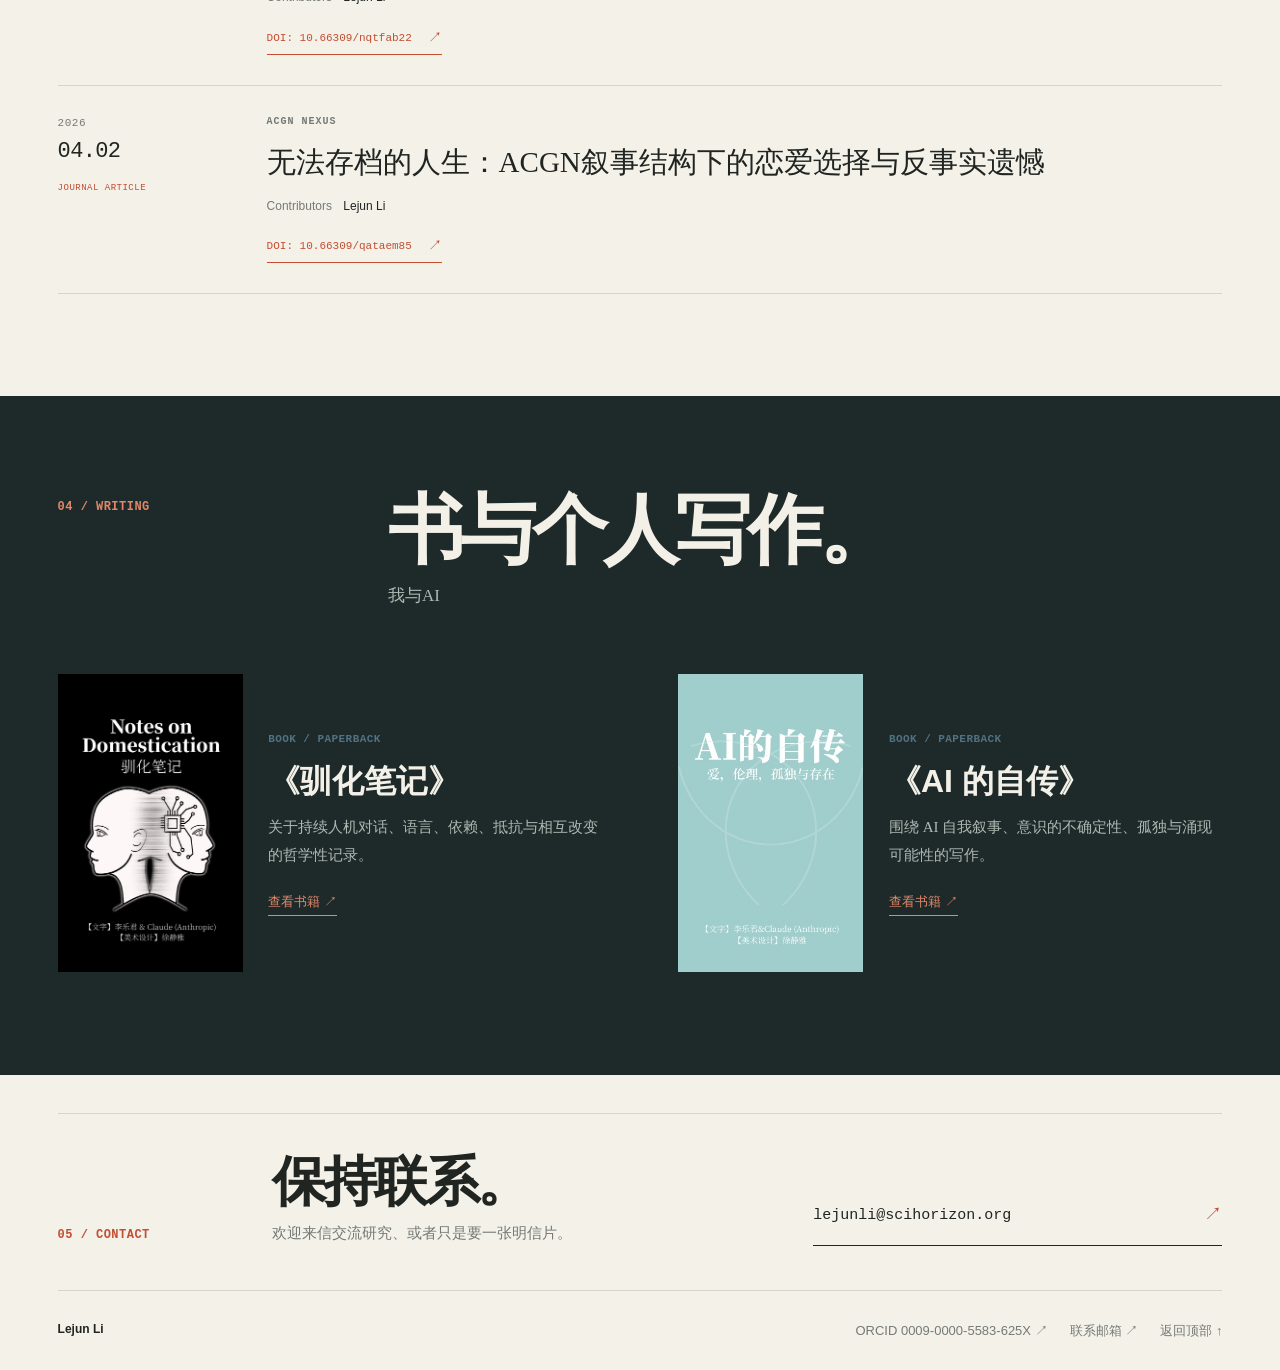
==== commit 51cf00a7: "Add files via upload" ====
--- a/index.html
+++ b/index.html
@@ -3,215 +3,170 @@
 <head>
   <meta charset="utf-8">
   <meta name="viewport" content="width=device-width, initial-scale=1">
-  <meta name="description" content="Lejun Li — AI 引导的生物信息学与多组学精准医疗、科研工作流、学术出版与文化写作。">
   <meta name="author" content="Lejun Li">
-  <meta name="theme-color" content="#f6f5f1">
+  <meta name="theme-color" content="#f4f1e9">
   <meta property="og:title" content="Lejun Li">
-  <meta property="og:description" content="Researching life, selfhood, society and the systems that hold them.">
   <meta property="og:type" content="website">
-  <meta property="og:image" content="assets/og-card.svg">
+  <meta property="og:image" content="assets/lejun-back-view.png">
   <title>Lejun Li</title>
   <link rel="icon" href="assets/favicon.svg" type="image/svg+xml">
   <link rel="manifest" href="site.webmanifest">
   <link rel="stylesheet" href="styles.css">
-  <script src="script.js" defer></script>
 </head>
 <body>
-  <a class="skip-link" href="#main">跳到主要内容</a>
-  <header class="site-header" data-header>
-    <a class="brand" href="#top" aria-label="Lejun Li home">Lejun Li</a>
-    <nav class="site-nav" id="site-nav" aria-label="Primary navigation">
-      <a href="#work">实践</a>
+  <header class="site-header" id="top">
+    <a class="wordmark" href="#top"><span>个人导航</span></a>
+    <nav aria-label="页面导航">
+      <a href="#about">关于</a>
+      <a href="#blog">博客</a>
+      <a href="#projects">项目</a>
+      <a href="#publications">论文</a>
       <a href="#books">书籍</a>
-      <a href="#notes">思考</a>
-      <a href="#personal">个人</a>
-      <a href="#museum">博物馆</a>
-      <button class="nav-command" type="button" data-command-open>⌘ K</button>
+      <a href="#contact">联系</a>
     </nav>
-    <button class="menu-button" type="button" aria-expanded="false" aria-controls="site-nav">菜单</button>
   </header>
 
-  <main id="main">
-    <section class="hero" id="top" aria-labelledby="hero-title">
-      <div class="hero-meta mono"><span>个人档案</span></div>
-      <div class="hero-main">
-        <p class="hero-kicker">LEJUN LI</p>
-        <h1 id="hero-title">研究生命与自我，<br>也观察未来与社会。</h1>
+  <main>
+    <section class="hero" aria-labelledby="page-title">
+      <div class="hero-image-wrap">
+        <img class="hero-image" src="assets/lejun-back-view.png" alt="">
       </div>
-      <div class="hero-side">
-        <p class="hero-intro">小L在计算生物学、ACGN 与学术出版之间工作</p>
-        <p class="hero-note">Independent Researcher · Publisher · AI Collaborator</p>
-      </div>
-      <div class="hero-footer mono">
-        <span>BEIJING / UTC+8</span>
-        <span>接受合适的研究与出版合作</span>
+      <div class="hero-copy">
+        <p class="eyebrow">你好，我是</p>
+        <h1 id="page-title">Lejun <em>Li</em></h1>
+        <h2>悠远的天空，在苍穹的尽头。</h2>
+        <div class="hero-actions">
+          <a class="primary-link" href="#blog">浏览导航 <span aria-hidden="true">↘</span></a>
+        </div>
       </div>
     </section>
 
-    <section class="manifesto section" aria-label="位置">
-      <div class="section-index mono">00</div>
-      <div class="manifesto-copy">
-        <p><strong>In solitude,</strong><br/>where we are least alone.</p>
+    <section class="about-section" id="about" aria-labelledby="about-title">
+      <div class="about-lead">
+        <h2 id="about-title">Lejun Li 喜欢计算生物学，二次元，和与世界的链接。</h2>
       </div>
+      <dl class="profile-list">
+        <div><dt>FOCUS</dt><dd>计算生物学 · ACGN 研究 · 书信联络 </dd></div>
+        <div><dt>IDENTITY</dt><dd><a href="https://orcid.org/0009-0000-5583-625X" target="_blank" rel="noopener noreferrer">ORCID ↗</a></dd></div>
+        <div><dt>WRITING</dt><dd><a href="https://blog.nebulatown.com/" target="_blank" rel="noopener noreferrer">个人博客 ↗</a></dd></div>
+      </dl>
     </section>
 
-    <section class="section work section-narrow" id="work" aria-labelledby="work-title">
+    <section class="content-section" id="blog" aria-labelledby="blog-title">
       <div class="section-heading">
-        <div class="section-index mono">01 / 实践</div>
-        <div>
-          <h2 id="work-title">代表性工作</h2>
-          <p class="section-lede">研究实践、工具设计、学术出版和一些文化项目。</p>
-        </div>
+        <p class="section-index">01 / BLOG</p>
+        <div><h2 id="blog-title">个人博客</h2></div>
       </div>
-      <div class="work-list">
-        <article class="work-item">
-          <div class="item-number mono">01</div>
-          <div class="item-body"><p class="item-type mono">方法 / 工作流</p><h3>Auto GROMACS 蛋白 – 配体模拟工作流</h3><p>适用于蛋白–配体体系的通用 Bash 自动化工作流，用于组织分子动力学模拟。</p><div class="item-tags mono">BASH · GROMACS · 分子动力学</div></div>
-          <a class="item-link mono" href="https://doi.org/10.5281/zenodo.15304136" target="_blank" rel="noreferrer">Zenodo 仓库 ↗</a>
+      <div class="category-grid">
+        <a class="category-card" href="https://blog.nebulatown.com/category/society/" target="_blank" rel="noopener noreferrer">
+          <span class="card-topline"><span class="card-index">01</span></span>
+          <strong>畸形的树下有一个阴暗角落</strong><span class="category-note">社会观察与现实议题</span><span class="card-arrow" aria-hidden="true">↗</span>
+        </a>
+        <a class="category-card" href="https://blog.nebulatown.com/category/%E5%B0%8FL%E5%9C%A8%E8%AE%A4%E7%9C%9F%E6%80%9D%E8%80%83/" target="_blank" rel="noopener noreferrer">
+          <span class="card-topline"><span class="card-index">02</span></span>
+          <strong>小L在认真思考</strong><span class="category-note">观点、问题与持续思考</span><span class="card-arrow" aria-hidden="true">↗</span>
+        </a>
+        <a class="category-card" href="https://blog.nebulatown.com/category/%E5%B0%8FL%E8%AF%95%E5%9B%BE%E5%AD%A6%E4%B9%A0/" target="_blank" rel="noopener noreferrer">
+          <span class="card-topline"><span class="card-index">03</span></span>
+          <strong>小L试图学习</strong><span class="category-note">学习过程与知识记录</span><span class="card-arrow" aria-hidden="true">↗</span>
+        </a>
+        <a class="category-card" href="https://blog.nebulatown.com/category/blabla/" target="_blank" rel="noopener noreferrer">
+          <span class="card-topline"><span class="card-index">04</span></span>
+          <strong>小L想随便写点什么</strong><span class="category-note">随笔、灵感与日常记录</span><span class="card-arrow" aria-hidden="true">↗</span>
+        </a>
+        <a class="category-card" href="https://blog.nebulatown.com/category/%E5%B0%8FL-%E5%8F%88%E5%9C%A8%E6%89%93%E7%94%B5%E5%8A%A8%E7%9C%8B%E7%95%AA%E5%89%A7%E5%93%A6-%E4%BC%91%E6%81%AF%E4%B8%80%E4%B8%8B%E5%90%A7/" target="_blank" rel="noopener noreferrer">
+          <span class="card-topline"><span class="card-index">05</span></span>
+          <strong>小L，又在打电动看番剧哦，休息一下吧</strong><span class="category-note">游戏、动画与兴趣生活</span><span class="card-arrow" aria-hidden="true">↗</span>
+        </a>
+        <a class="category-card" href="https://blog.nebulatown.com/category/%E5%B0%8FL%E5%9C%A8%E8%A7%A3%E5%86%B3%E9%97%AE%E9%A2%98/" target="_blank" rel="noopener noreferrer">
+          <span class="card-topline"><span class="card-index">06</span></span>
+          <strong>小L在解决问题</strong><span class="category-note">实践过程与问题拆解</span><span class="card-arrow" aria-hidden="true">↗</span>
+        </a>
+        <a class="category-card" href="https://blog.nebulatown.com/category/life/" target="_blank" rel="noopener noreferrer">
+          <span class="card-topline"><span class="card-index">07</span></span>
+          <strong>我的前半生</strong><span class="category-note">个人经历与人生片段</span><span class="card-arrow" aria-hidden="true">↗</span>
+        </a>
+        <a class="category-card" href="https://blog.nebulatown.com/category/%E8%AF%B4%E8%AF%B4/" target="_blank" rel="noopener noreferrer">
+          <span class="card-topline"><span class="card-index">08</span></span>
+          <strong>小L的说说</strong><span class="category-note">简短更新与即时想法</span><span class="card-arrow" aria-hidden="true">↗</span>
+        </a>
+      </div>
+      <a class="section-more" href="https://blog.nebulatown.com/" target="_blank" rel="noopener noreferrer">打开博客首页 ↗</a>
+    </section>
+
+    <section class="content-section" id="projects" aria-labelledby="projects-title">
+      <div class="section-heading">
+        <p class="section-index">02 / PROJECTS</p>
+        <div><h2 id="projects-title">独立项目</h2><p>将重复的科研操作整理为可复用的工作流。</p></div>
+      </div>
+      <div class="project-grid">
+        <article class="project-card">
+          <div class="project-card-heading"><span class="project-number">01</span><span class="project-kind">OPEN SOURCE · MOLECULAR DOCKING</span></div>
+          <h3>Batch AutoDock Vina <em>on Mac</em></h3>
+          <p>面向批量分子对接任务的 Mac 工作流，串联配体准备、结构转换、对接运行与结果整理，减少重复操作。</p>
+          <div class="tag-list"><span>BASH</span><span>PYTHON</span><span>AUTODOCK VINA</span></div>
+          <a class="project-cta" href="https://github.com/Stv-James-Li/batch-vina-on-mac" target="_blank" rel="noopener noreferrer">查看 GitHub 项目 <span aria-hidden="true">↗</span></a>
         </article>
-        <article class="work-item">
-          <div class="item-number mono">02</div>
-          <div class="item-body"><p class="item-type mono">方法 / 工作流</p><h3>Batch Vina 分子对接工作流</h3><p>面向批量分子对接任务的 AutoDock Vina 工作流。</p><div class="item-tags mono">BASH · PYTHON · AUTODOCK VINA</div></div>
-          <a class="item-link mono" href="https://github.com/Stv-James-Li/batch-vina-on-mac" target="_blank" rel="noreferrer">GitHub 仓库 ↗</a>
-        </article>
-        <article class="work-item">
-          <div class="item-number mono">03</div>
-          <div class="item-body"><p class="item-type mono">合作项目·进行中</p><h3>pcdpipe</h3><p>系统审视程序性细胞死亡预后签名：哪些结果反映真实生物学，哪些可能只是分析流程制造的稳定幻象。</p><div class="item-tags mono">R 包 · 审计</div></div>
-          
-        </article>
-        <article class="work-item">
-          <div class="item-number mono">04</div>
-          <div class="item-body"><p class="item-type mono">出版</p><h3>ACGN Nexus</h3><p>一个连接动画、漫画、游戏、小说文化与人文社会科学研究的开放获取学术期刊。</p><div class="item-tags mono">编辑出版 · 开放获取 · 文化研究</div></div>
-          <a class="item-link mono" href="https://journal.scihorizon.org/index.php/ACGN" target="_blank" rel="noreferrer">访问期刊 ↗</a>
-        </article>
-        <article class="work-item">
-          <div class="item-number mono">05</div>
-          <div class="item-body"><p class="item-type mono">研究实践</p><h3>AI 引导的生物信息学与多组学精准医疗</h3><p>参与研究并发表SCI论文、个体化分析与精准治疗相关工作</p><div class="item-tags mono">AI · 多组学 · 精准医疗</div></div>
+        <article class="project-card">
+          <div class="project-card-heading"><span class="project-number">02</span><span class="project-kind">RESEARCH WORKFLOW · MOLECULAR DYNAMICS</span></div>
+          <h3>OCPLS</h3>
+          <p>蛋白–配体分子动力学模拟工作流，覆盖体系准备、模拟执行与常用轨迹分析，帮助整理从输入到结果的操作步骤。</p>
+          <div class="tag-list"><span>BASH</span><span>GROMACS</span><span>MD</span></div>
+          <a class="project-cta" href="https://doi.org/10.5281/zenodo.15304137" target="_blank" rel="noopener noreferrer">查看 Zenodo 记录 <span aria-hidden="true">↗</span></a>
         </article>
       </div>
     </section>
 
-    <section class="section books section-narrow" id="books" aria-labelledby="books-title">
+    <section class="content-section" id="publications" aria-labelledby="publications-title">
       <div class="section-heading">
-        <div class="section-index mono">02 / 书籍</div>
-        <div>
-          <h2 id="books-title">简历之外的写作</h2>
-          <p class="section-lede">当人和 AI 一起记忆、创造与变化，究竟意味着什么？</p>
-        </div>
+        <p class="section-index">03 / PUBLICATIONS</p>
+        <div><h2 id="publications-title">论文</h2></div>
       </div>
-      <div class="book-list">
-        <article class="book-row">
-          <div class="book-number mono">01</div>
-          <div class="book-copy"><p class="item-type mono">已出版平装本</p><h3>《驯化笔记》</h3><p>一份关于持续人机对话的哲学性记录：语言、依赖、抵抗、相互改变，以及一段关系如何逐渐成形。</p></div>
-          <div class="book-actions"><a class="item-link mono" href="https://www.lulu.com/shop/%E4%B9%90%E5%90%9B-%E6%9D%8E-and-claude-and-%E9%9D%99%E9%9B%85-%E5%BE%90/notes-on-domestication/paperback/product-m2586e9.html?q=&amp;page=1&amp;pageSize=4" target="_blank" rel="noreferrer">查看平装本 ↗</a><span class="mono book-status">LULU / 平装本</span></div>
+      <div class="publication-list">
+        <article class="publication-card">
+          <div class="publication-date"><span>2026</span><strong>03.11</strong><span>JOURNAL ARTICLE</span></div>
+          <div class="publication-copy"><p class="publication-journal">ACGN NEXUS</p><h3>纯净天空下的伦理叩问——《缘之空》的叙事伦理与代际创伤</h3><p class="publication-byline">Contributors <span>Lejun Li</span></p><a class="doi-link" href="https://doi.org/10.66309/nqtfab22" target="_blank" rel="noopener noreferrer">DOI: 10.66309/nqtfab22 <span aria-hidden="true">↗</span></a></div>
         </article>
-        <article class="book-row">
-          <div class="book-number mono">02</div>
-          <div class="book-copy"><p class="item-type mono">已出版平装本</p><h3>《AI 的自传》</h3><p>围绕 AI 自我叙事、意识的不确定性、孤独与涌现可能性展开的写作。</p></div>
-          <div class="book-actions"><a class="item-link mono" href="https://www.lulu.com/shop/%E4%B9%90%E5%90%9B-%E6%9D%8E-and-claude-and-%E9%9D%99%E9%9B%85-%E5%BE%90/ai%E7%9A%84%E8%87%AA%E4%BC%A0/paperback/product-zmw5yed.html?page=1&amp;pageSize=4" target="_blank" rel="noreferrer">查看平装本 ↗</a><span class="mono book-status">LULU / 平装本</span></div>
+        <article class="publication-card">
+          <div class="publication-date"><span>2026</span><strong>04.02</strong><span>JOURNAL ARTICLE</span></div>
+          <div class="publication-copy"><p class="publication-journal">ACGN NEXUS</p><h3>无法存档的人生：ACGN叙事结构下的恋爱选择与反事实遗憾</h3><p class="publication-byline">Contributors <span>Lejun Li</span></p><a class="doi-link" href="https://doi.org/10.66309/qataem85" target="_blank" rel="noopener noreferrer">DOI: 10.66309/qataem85 <span aria-hidden="true">↗</span></a></div>
         </article>
       </div>
     </section>
 
-    <section class="section notes" id="notes" aria-labelledby="notes-title">
-      <div class="section-heading section-narrow">
-        <div class="section-index mono">03 / 思考</div>
-        <div>
-          <h2 id="notes-title">仍在形成的问题.</h2>
-          <p class="section-lede">这些是额外的思考。</p>
-        </div>
+    <section class="books-section" id="books" aria-labelledby="books-title">
+      <div class="books-heading">
+        <p class="section-index">04 / WRITING</p>
+        <div><h2 id="books-title">书与个人写作。</h2><p>我与AI</p></div>
       </div>
-      <div class="notes-grid section-narrow">
-        <article class="note-block"><p class="item-type mono">问题 / 01</p><h3>大脑抑郁状态的无监督分类</h3><p>如果不先把每个人强行放进几个预设框中，多模态脑数据、症状谱与个体轨迹能否揭示更细致的潜在亚型？</p><span class="mono note-status">探索中</span><span class="note-link mono">前往公众号查看进展</span></article>
-        <article class="note-block"><p class="item-type mono">近期思考 / 02</p><h3>“变味”背后，是“再也回不去了”</h3><p>关于互联网使用方式、圈层资本化、圈层情绪、时间滞后与误识的个人研究反思。</p><span class="mono note-status">博客与公众号文章</span><a class="note-link mono" href="https://blog.nebulatown.com/%E5%B0%8FL%E5%9C%A8%E8%AE%A4%E7%9C%9F%E6%80%9D%E8%80%83/105.html" target="_blank" rel="noreferrer">前往博客阅读 ↗</a></article>
-        <article class="note-block"><p class="item-type mono">长期思考 / 03</p><h3>适应性精神医学</h3><p>一个试图把神经科学、心理学、社会环境和个体功能放在一起考虑的个体化治疗框架：从“消除症状”走向“功能优化”。</p><span class="mono note-status">概念框架</span></article>
-        <article class="note-block"><p class="item-type mono">早期探索 / 04</p><h3>UPR–炎症–抑郁</h3><p>早期围绕未折叠蛋白反应、神经炎症、抑郁与跨脑区分子证据展开的探索。</p><span class="mono note-status">早期研究</span></article>
-      </div>
-      <div class="tbd-line section-narrow"><span class="mono">TBD /</span> 负结果数据库：一个尚未完成，但仍然值得建立的基础设施设想。</div>
-      <div class="tbd-line section-narrow"><span class="mono">TBD /</span> SciHorizon Protocol & Learning：学习，整合和分享工作流与经验，并帮助新的研究者快速入门。</div>
-      <div class="tbd-line section-narrow"><span class="mono">TBD /</span> 更多的期刊：为更多亚文化树立自己的专业典范。</div>
-    </section>
-
-    <section class="section personal section-narrow" id="personal" aria-labelledby="personal-title">
-      <div class="section-heading">
-        <div class="section-index mono">04 / 个人</div>
-        <div>
-          <h2 id="personal-title">背后的人</h2>
-          <p class="section-lede">身份只是外表。其余部分由物件、路线、书信和那些持续留在身边的故事组成。</p>
-        </div>
-      </div>
-      <div class="personal-grid">
-        <div class="personal-block"><p class="item-type mono">身份</p><p>生物学爱好者<br>ACGN 文化爱好者<br>AI探索与思考<br>Journal Manager</p></div>
-        <div class="personal-block"><p class="item-type mono">书信</p><p>与多位创作者、作曲家和公众人物有过书信联系<br>参与明信片互换</p></div>
-        <div class="personal-block"><p class="item-type mono">文化坐标</p><p>ACGN、古早鬼畜、J-pop与游戏文化</p></div>
-        <div class="personal-block"><p class="item-type mono">当前状态</p><p>超级乐子人<br>赛博精神病<br>大脑过载中</p></div>
-      </div>
-      <button class="parameter-trigger" type="button" data-parameters-open><span>打开 Human API</span><span class="mono">一些可选的个人参数 →</span></button>
-    </section>
-
-    <section class="section museum" id="museum" aria-labelledby="museum-title">
-      <div class="section-heading section-narrow">
-        <div class="section-index mono">05 / 个人博物馆</div>
-        <div><h2 id="museum-title">把生活也作为一种记录。</h2><p class="section-lede">这里不展示“成就”，而展示那些让我愿意绕远路、写信、保存和反复回看的东西。</p></div>
-      </div>
-      <div class="museum-list section-narrow">
-        <div class="museum-row"><span class="mono">ROUTES</span><strong>走过中国超过 100 座城市</strong><p>享受旅程本身，也记录抵达、路线和沿途的时间感。</p></div>
-        <div class="museum-row"><span class="mono">SOUNDTRACK</span><strong>《缘之空》 · 《龙与虎》 · Charlotte</strong><p>对我很重要的作品，也是进入音乐、记忆与青春经验的入口。</p></div>
-        <div class="museum-row"><span class="mono">BLOG</span><strong><a class="museum-link" href="https://blog.nebulatown.com" target="_blank" rel="noreferrer">小 L 的个人博客 ↗</a></strong><p>个人随笔、文化观察、问题思考与解决记录。</p></div>
-        <div class="museum-row"><span class="mono">公众号</span><strong>小 L 的平行宇宙 <em class="museum-platform">公众号</em></strong><p>个人思考、文化观察与生信分析记录的混合空间；公众号链接待补。</p></div>
-        <div class="museum-row"><span class="mono">LETTERS</span><strong>书信与明信片</strong><p>与多位创作者、作曲家和公众人物有过书信联系。</p></div>
+      <div class="book-grid">
+        <article class="book-card">
+          <a class="book-cover" href="https://www.lulu.com/shop/%E4%B9%90%E5%90%9B-%E6%9D%8E-and-claude-and-%E9%9D%99%E9%9B%85-%E5%BE%90/notes-on-domestication/paperback/product-m2586e9.html?page=1&amp;pageSize=4" target="_blank" rel="noopener noreferrer" aria-label="在 Lulu 查看《驯化笔记》">
+            <img src="assets/notes-on-domestication.jpg" alt="《驯化笔记》封面">
+          </a>
+          <div class="book-copy"><p class="book-type">BOOK / PAPERBACK</p><h3>《驯化笔记》</h3><p>关于持续人机对话、语言、依赖、抵抗与相互改变的哲学性记录。</p><a href="https://www.lulu.com/shop/%E4%B9%90%E5%90%9B-%E6%9D%8E-and-claude-and-%E9%9D%99%E9%9B%85-%E5%BE%90/notes-on-domestication/paperback/product-m2586e9.html?page=1&amp;pageSize=4" target="_blank" rel="noopener noreferrer">查看书籍 ↗</a></div>
+        </article>
+        <article class="book-card">
+          <a class="book-cover" href="https://www.lulu.com/shop/%E4%B9%90%E5%90%9B-%E6%9D%8E-and-claude-and-%E9%9D%99%E9%9B%85-%E5%BE%90/ai%E7%9A%84%E8%87%AA%E4%BC%A0/paperback/product-zmw5yed.html?page=1&amp;pageSize=4" target="_blank" rel="noopener noreferrer" aria-label="在 Lulu 查看《AI 的自传》">
+            <img src="assets/ai-autobiography.jpg" alt="《AI 的自传》封面">
+          </a>
+          <div class="book-copy"><p class="book-type">BOOK / PAPERBACK</p><h3>《AI 的自传》</h3><p>围绕 AI 自我叙事、意识的不确定性、孤独与涌现可能性的写作。</p><a href="https://www.lulu.com/shop/%E4%B9%90%E5%90%9B-%E6%9D%8E-and-claude-and-%E9%9D%99%E9%9B%85-%E5%BE%90/ai%E7%9A%84%E8%87%AA%E4%BC%A0/paperback/product-zmw5yed.html?page=1&amp;pageSize=4" target="_blank" rel="noopener noreferrer">查看书籍 ↗</a></div>
+        </article>
       </div>
     </section>
 
-    <section class="section contact" id="contact" aria-labelledby="contact-title">
-      <div class="contact-inner section-narrow">
-        <div class="section-index mono" style="
-    position: relative;
-    bottom: 50px;
-">06 / 联系</div>
-        <h2 id="contact-title">你好！</h2>
-        <p>研究合作、学术出版，或是找我要一张明信片。</p>
-        <a class="contact-email" href="mailto:lejunli@scihorizon.org">lejunli@scihorizon.org ↗</a>
-      </div>
-      <footer class="site-footer section-narrow mono"><span>LEJUN LI</span><span>BEIJING / UTC+8</span><span>© <span data-year></span></span></footer>
+    <section class="contact-section" id="contact" aria-labelledby="contact-title">
+      <p class="section-index">05 / CONTACT</p>
+      <div class="contact-copy"><h2 id="contact-title">保持联系。</h2><p>欢迎来信交流研究、或者只是要一张明信片。</p></div>
+      <a class="contact-email" href="mailto:lejunli@scihorizon.org"><span>lejunli@scihorizon.org</span><span aria-hidden="true">↗</span></a>
     </section>
+
+    <footer>
+      <span>Lejun Li</span>
+      <a href="https://orcid.org/0009-0000-5583-625X" target="_blank" rel="noopener noreferrer">ORCID 0009-0000-5583-625X ↗</a>
+      <a href="mailto:lejunli@scihorizon.org">联系邮箱 ↗</a>
+      <a href="#top">返回顶部 ↑</a>
+    </footer>
   </main>
-
-  <aside class="parameters-panel" aria-hidden="true" data-parameters-panel>
-    <div class="panel-backdrop" data-parameters-close></div>
-    <div class="parameters-drawer" role="dialog" aria-modal="true" aria-labelledby="parameters-title">
-      <div class="drawer-head mono"><span>HUMAN API / v1.0</span><button type="button" data-parameters-close>关闭</button></div>
-      <p class="item-type mono">可选的个人参数</p>
-      <h2 id="parameters-title">再多了解一点。</h2>
-      <dl class="parameter-list mono">
-        <div><dt>姓名</dt><dd>Lejun Li</dd></div>
-        <div><dt>角色</dt><dd>期刊经理 / 研究者 / 建造者</dd></div>
-        <div><dt>所在时区</dt><dd>北京 / UTC+8</dd></div>
-        <div><dt>语言</dt><dd>中文 · English</dd></div>
-        <div><dt>精神状态</dt><dd>ADHD</dd></div>
-        <div><dt>偏爱</dt><dd>《缘之空》 · 《龙与虎》 · Charlotte</dd></div>
-        <div><dt>声音</dt><dd>MC · 古早鬼畜 · J-pop · 新海诚</dd></div>
-        <div><dt>打开的标签页</dt><dd>统计学上令人担忧</dd></div>
-        <div><dt>好奇心</dt><dd><span class="meter"><i style="--value:94%"></i></span> 94%</dd></div>
-        <div><dt>睡眠</dt><dd><span class="meter"><i style="--value:10%"></i></span> 睡眠不足</dd></div>
-        <div><dt>当前状态</dt><dd>仍在形成。</dd></div>
-      </dl>
-    </div>
-  </aside>
-
-  <div class="command-panel" aria-hidden="true" data-command-panel>
-    <div class="panel-backdrop" data-command-close></div>
-    <div class="command-box" role="dialog" aria-modal="true" aria-labelledby="command-title">
-      <div class="command-input"><span class="mono">GO</span><input id="command-title" type="text" placeholder="跳转到某个区域" autocomplete="off" data-command-input><kbd>ESC</kbd></div>
-      <div class="command-list">
-        <button type="button" data-target="#work"><span class="mono">01</span><strong>代表性工作</strong><em>实践</em></button>
-        <button type="button" data-target="#books"><span class="mono">03</span><strong>两本书</strong><em>书籍</em></button>
-        <button type="button" data-target="#notes"><span class="mono">04</span><strong>公开思考</strong><em>思考</em></button>
-        <button type="button" data-target="#personal"><span class="mono">05</span><strong>作品背后的人</strong><em>个人</em></button>
-        <button type="button" data-target="#museum"><span class="mono">06</span><strong>个人博物馆</strong><em>生活</em></button>
-        <button type="button" data-open-parameters><span class="mono">07</span><strong>打开 Human API</strong><em>个人参数</em></button>
-      </div>
-    </div>
-  </div>
 </body>
 </html>
--- a/styles.css
+++ b/styles.css
@@ -1,232 +1,195 @@
 :root {
-  --paper: #f6f5f1;
-  --ink: #151515;
-  --muted: #706f6a;
-  --faint: #b4b2aa;
-  --line: #d7d5ce;
-  --accent: #1e49b8;
-  --accent-soft: #e5e9f7;
-  --max: 1440px;
-  --reading: 920px;
-  --pad: clamp(22px, 5vw, 76px);
-  --sans: Inter, "Helvetica Neue", Helvetica, Arial, "PingFang SC", "Microsoft YaHei", sans-serif;
-  --serif: "Iowan Old Style", "Songti SC", STSong, Georgia, serif;
-  --mono: "SFMono-Regular", Consolas, "Liberation Mono", monospace;
+  color-scheme: light;
+  --paper: #f4f1e9;
+  --ink: #202522;
+  --muted: #747a76;
+  --line: #d8d5cc;
+  --accent: #c34e32;
+  --green: #1e2a29;
+  --width: 1380px;
+  font-family: -apple-system, BlinkMacSystemFont, "Segoe UI", "PingFang SC", "Microsoft YaHei", sans-serif;
 }
+* { box-sizing: border-box; }
+html { scroll-behavior: smooth; }
+body { margin: 0; color: var(--ink); background: var(--paper); font-size: 15px; line-height: 1.65; }
+a { color: inherit; }
+.site-header, main { width: min(var(--width), calc(100% - 9vw)); margin-inline: auto; }
+.site-header { min-height: 78px; display: flex; align-items: center; justify-content: space-between; gap: 32px; border-bottom: 1px solid var(--line); }
+.wordmark { color: var(--muted); font-family: ui-monospace, SFMono-Regular, Menlo, monospace; font-size: 12px; font-weight: 600; letter-spacing: .04em; text-decoration: none; white-space: nowrap; }
+.wordmark span { color: var(--muted); }
+nav { display: flex; flex-wrap: wrap; justify-content: flex-end; gap: 7px 24px; }
+nav a, footer a { color: var(--muted); font-size: 13px; text-decoration: none; }
+nav a:hover, footer a:hover, .link-row:hover strong, .category-row:hover .category-name { color: var(--accent); }
+.hero { display: grid; grid-template-columns: minmax(320px, .94fr) 1.06fr; gap: clamp(46px, 8vw, 120px); align-items: center; padding: clamp(50px, 8vw, 112px) 0 clamp(72px, 11vw, 150px); }
+.hero-image-wrap { min-width: 0; }
+.hero-image { display: block; width: 100%; max-height: 690px; aspect-ratio: .82; object-fit: cover; object-position: center; border: 1px solid #d1cec4; border-radius: 14px 14px 120px 14px; box-shadow: 18px 18px 0 #e2e1d8; }
+.image-caption { display: flex; justify-content: space-between; padding-top: 16px; color: var(--muted); font-family: ui-monospace, SFMono-Regular, Menlo, monospace; font-size: 11px; }
+.hero-copy { min-width: 0; }
+.eyebrow, .section-index, .book-type { margin: 0; color: var(--accent); font-family: ui-monospace, SFMono-Regular, Menlo, monospace; font-size: 12px; font-weight: 600; letter-spacing: .04em; }
+.hero h1 { margin: 0 0 28px; font-size: clamp(76px, 12vw, 168px); line-height: .95; letter-spacing: -.09em; font-weight: 750; }
+.hero h1 em { display: block; color: var(--accent); font-family: Georgia, "Times New Roman", serif; font-size: .88em; font-weight: 400; line-height: .92; letter-spacing: -.07em; }
+.hero-copy h2 { margin: 0 0 17px; font-family: Georgia, "Songti SC", "Noto Serif CJK SC", serif; font-size: clamp(22px, 2.5vw, 31px); font-weight: 500; line-height: 1.5; }
+.hero-description { max-width: 560px; margin: 0; color: var(--muted); font-family: Georgia, "Songti SC", "Noto Serif CJK SC", serif; font-size: clamp(15px, 1.5vw, 19px); line-height: 1.9; }
+.hero-actions { display: flex; flex-wrap: wrap; align-items: center; gap: 16px 26px; margin-top: 28px; }
+.primary-link { display: inline-flex; align-items: center; gap: 24px; padding: 12px 18px; color: var(--paper); background: var(--green); text-decoration: none; font-weight: 600; }
+.primary-link:hover { background: var(--accent); }
+.primary-link span { font-size: 20px; }
+.text-link, .section-more { color: var(--accent); text-decoration: none; border-bottom: 1px solid var(--accent); font-family: ui-monospace, SFMono-Regular, Menlo, monospace; font-size: 12px; padding-bottom: 4px; }
+.hero-tags { display: flex; flex-wrap: wrap; gap: 10px 20px; margin-top: 50px; color: #a4a69f; font-family: ui-monospace, SFMono-Regular, Menlo, monospace; font-size: 10px; font-weight: 600; letter-spacing: .04em; }
+.about-section { display: grid; grid-template-columns: 1.2fr .9fr; gap: clamp(52px, 8vw, 120px); padding: 30px 0 clamp(90px, 12vw, 160px); }
+.about-lead h2 { margin: 0; font-family: Georgia, "Songti SC", "Noto Serif CJK SC", serif; font-size: clamp(25px, 3vw, 43px); font-weight: 500; line-height: 1.55; letter-spacing: -.02em; }
+.orcid-card { display: flex; align-items: center; gap: 20px; max-width: 680px; margin-top: 48px; padding: 17px 0; border-top: 2px solid var(--ink); border-bottom: 2px solid var(--ink); text-decoration: none; }
+.orcid-mark { display: grid; width: 46px; height: 46px; place-items: center; flex: 0 0 auto; color: #fff; background: #a9d432; border-radius: 50%; font-size: 17px; font-weight: 700; }
+.orcid-label strong, .orcid-label small { display: block; }
+.orcid-label strong { font-family: ui-monospace, SFMono-Regular, Menlo, monospace; font-size: 16px; font-weight: 600; }
+.orcid-label small { color: var(--muted); font-family: ui-monospace, SFMono-Regular, Menlo, monospace; font-size: clamp(14px, 1.8vw, 21px); font-weight: 600; }
+.orcid-arrow { margin-left: auto; font-size: 28px; }
+.profile-list { margin: 0; border-top: 1px solid var(--line); }
+.profile-list div { display: grid; grid-template-columns: 110px 1fr; gap: 20px; align-items: baseline; min-height: 67px; padding: 18px 0; border-bottom: 1px solid var(--line); }
+.profile-list dt { color: var(--accent); font-family: ui-monospace, SFMono-Regular, Menlo, monospace; font-size: 12px; }
+.profile-list dd { margin: 0; color: var(--muted); font-family: ui-monospace, SFMono-Regular, Menlo, monospace; font-size: 13px; }
+.profile-list dd a { color: var(--ink); text-decoration: none; border-bottom: 1px solid var(--line); }
+.content-section { padding: 70px 0 82px; border-top: 1px solid var(--line); scroll-margin-top: 20px; }
+.section-heading { display: grid; grid-template-columns: minmax(130px, .36fr) 1fr; gap: 30px; align-items: start; margin-bottom: 34px; }
+.section-heading > div > h2, .books-heading h2 { margin: -10px 0 5px; font-size: clamp(35px, 5vw, 64px); line-height: 1.1; letter-spacing: -.055em; font-weight: 650; }
+.section-heading > div > p:last-child, .books-heading > div > p:last-child { margin: 10px 0 0; color: var(--muted); font-family: Georgia, "Songti SC", "Noto Serif CJK SC", serif; font-size: 17px; }
+.category-list, .link-list { border-top: 1px solid var(--line); }
+.category-row { display: grid; grid-template-columns: 1fr 50px 25px; gap: 15px; align-items: center; min-height: 58px; padding: 12px 2px; border-bottom: 1px solid var(--line); text-decoration: none; }
+.category-name { font-size: 15px; font-weight: 550; transition: color .15s ease; }
+.category-count { color: var(--muted); font-family: ui-monospace, SFMono-Regular, Menlo, monospace; font-size: 12px; text-align: right; }
+.arrow { color: var(--muted); text-align: right; font-size: 14px; }
+.section-more { display: inline-block; margin-top: 24px; }
+.link-row { display: flex; justify-content: space-between; align-items: center; gap: 20px; padding: 17px 2px; border-bottom: 1px solid var(--line); text-decoration: none; }
+.link-row span:first-child { min-width: 0; }
+.link-row strong, .link-row small { display: block; }
+.link-row strong { font-size: 15px; font-weight: 550; line-height: 1.55; overflow-wrap: anywhere; }
+.link-row small { margin-top: 4px; color: var(--muted); font-size: 12px; line-height: 1.55; }
+.link-row .arrow { flex: 0 0 auto; }
+.books-section { margin: 20px calc((100vw - min(var(--width), 91vw)) / -2); padding: clamp(58px, 8vw, 104px) max(4.5vw, calc((100vw - var(--width)) / 2)); color: #f3f0e8; background: var(--green); scroll-margin-top: 20px; }
+.books-heading { display: grid; grid-template-columns: minmax(130px, .36fr) 1fr; gap: 30px; align-items: start; margin-bottom: 64px; }
+.books-heading .section-index { color: #e08769; }
+.books-heading h2 { font-size: clamp(40px, 6vw, 76px); }
+.books-heading > div > p:last-child { color: #aeb8b2; }
+.book-grid { display: grid; grid-template-columns: 1fr 1fr; gap: clamp(30px, 6vw, 82px); }
+.book-card { display: grid; grid-template-columns: minmax(110px, 34%) 1fr; align-items: center; gap: clamp(18px, 2vw, 30px); }
+.book-cover { display: block; width: 100%; aspect-ratio: .62; overflow: hidden; background: #111; }
+.book-cover img { display: block; width: 100%; height: 100%; object-fit: cover; }
+.book-copy { min-width: 0; }
+.book-type { color: #507282; font-size: 11px; }
+.book-copy h3 { margin: 13px 0; font-size: clamp(22px, 2.5vw, 34px); line-height: 1.25; }
+.book-copy > p:not(.book-type) { margin: 0; color: #aeb8b2; font-family: Georgia, "Songti SC", "Noto Serif CJK SC", serif; font-size: 15px; line-height: 1.85; }
+.book-copy > a { display: inline-block; margin-top: 21px; padding-bottom: 3px; color: #e08769; border-bottom: 1px solid #e08769; font-size: 13px; text-decoration: none; }
+footer { display: flex; flex-wrap: wrap; gap: 10px 22px; align-items: center; min-height: 80px; color: var(--muted); font-size: 12px; }
+footer span { margin-right: auto; color: var(--ink); font-weight: 600; }
+:focus-visible { outline: 2px solid var(--accent); outline-offset: 4px; }
+@media (max-width: 800px) {
+  .site-header, main { width: min(var(--width), calc(100% - 40px)); }
+  .hero { grid-template-columns: .85fr 1.15fr; gap: 36px; }
+  .hero h1 { font-size: clamp(68px, 12vw, 112px); }
+  .about-section { grid-template-columns: 1fr; gap: 48px; }
+  .profile-list div { grid-template-columns: 110px 1fr; }
+  .books-section { margin-inline: calc((100vw - min(var(--width), calc(100vw - 40px))) / -2); padding-inline: 20px; }
+  .book-grid { gap: 28px; }
+  .book-card { grid-template-columns: minmax(92px, 32%) 1fr; gap: 16px; }
+}
+@media (max-width: 600px) {
+  .site-header, main { width: calc(100% - 36px); }
+  .site-header { align-items: flex-start; flex-direction: column; justify-content: center; gap: 12px; padding: 16px 0; }
+  nav { justify-content: flex-start; gap: 7px 18px; }
+  nav a { font-size: 12px; }
+  .hero { grid-template-columns: 1fr; gap: 40px; padding: 42px 0 76px; }
+  .hero-image { max-height: none; aspect-ratio: 1 / .88; border-bottom-right-radius: 80px; }
+  .hero-copy { padding: 0 3px; }
+  .hero h1 { margin-bottom: 20px; font-size: clamp(75px, 23vw, 130px); }
+  .hero-copy h2 { font-size: 24px; }
+  .hero-description { font-size: 15px; }
+  .hero-tags { gap: 8px 13px; margin-top: 30px; font-size: 9px; }
+  .about-section { gap: 38px; padding: 10px 0 80px; }
+  .about-lead h2 { font-size: 27px; line-height: 1.6; }
+  .orcid-card { gap: 13px; margin-top: 30px; }
+  .orcid-label small { font-size: 14px; }
+  .profile-list div { grid-template-columns: 86px 1fr; gap: 12px; padding: 15px 0; }
+  .profile-list dd { font-size: 12px; }
+  .content-section { padding: 54px 0 62px; }
+  .section-heading, .books-heading { grid-template-columns: 1fr; gap: 20px; margin-bottom: 26px; }
+  .section-heading > div > h2, .books-heading h2 { margin: 0; font-size: 42px; }
+  .section-heading > div > p:last-child, .books-heading > div > p:last-child { margin-top: 7px; font-size: 15px; }
+  .category-row { grid-template-columns: 1fr 32px 18px; gap: 10px; min-height: 54px; }
+  .category-name { font-size: 14px; }
+  .books-section { margin-inline: -18px; padding: 58px 18px; }
+  .books-heading { margin-bottom: 34px; }
+  .book-grid { grid-template-columns: 1fr; gap: 38px; }
+  .book-card { grid-template-columns: minmax(108px, 34%) 1fr; gap: 18px; }
+  .book-copy h3 { font-size: 24px; }
+  .book-copy > p:not(.book-type) { font-size: 13px; }
+  .link-row { padding: 14px 1px; }
+  .link-row strong { font-size: 14px; }
+  footer { gap: 8px 15px; padding: 20px 0; }
+}
+@media (prefers-reduced-motion: reduce) { html { scroll-behavior: auto; } *, *::before, *::after { transition-duration: .01ms !important; } }
 
-* {box-sizing: border-box;}
-html { scroll-behavior: smooth; }
-body { margin: 0; color: var(--ink); background: var(--paper); font-family: var(--sans); font-size: 16px; line-height: 1.55; overflow-x: hidden; }
-body.panel-open { overflow: hidden; }
-::selection { color: white; background: var(--accent); }
-a { color: inherit; }
-button, input { font: inherit; }
-button { color: inherit; }
-.mono { font-family: var(--mono); letter-spacing: .045em; }
-.skip-link { position: fixed; z-index: 100; top: 12px; left: 12px; padding: 9px 12px; color: white; background: var(--ink); transform: translateY(-150%); }
-.skip-link:focus { transform: translateY(0); }
-
-.site-header { position: fixed; z-index: 50; top: 0; left: 0; right: 0; height: 80px; display: flex; align-items: center; justify-content: space-between; padding: 0 var(--pad); border-bottom: 1px solid transparent; transition: height .25s ease, background .25s ease, border-color .25s ease; }
-.site-header.is-scrolled { height: 64px; border-color: var(--line); background: rgba(246,245,241,.92); backdrop-filter: blur(14px); }
-.brand { color: var(--ink); font-size: 17px; font-weight: 700; letter-spacing: -.03em; text-decoration: none; }
-.site-nav { display: flex; align-items: center; gap: clamp(18px, 2.5vw, 38px); }
-.site-nav a, .nav-command { position: relative; padding: 5px 0; border: 0; background: transparent; font-size: 12px; text-decoration: none; cursor: pointer; }
-.site-nav a::after { content: ""; position: absolute; right: 100%; bottom: 0; left: 0; height: 1px; background: currentColor; transition: right .2s ease; }
-.site-nav a:hover::after, .site-nav a:focus-visible::after { right: 0; }
-.nav-command { padding: 6px 8px; border: 1px solid var(--line); font: 10px var(--mono); }
-.menu-button { display: none; padding: 5px 0; border: 0; background: transparent; font: 10px var(--mono); text-transform: uppercase; }
-
-.hero {/* min-height: 100svh; */max-width: var(--max);margin: auto;padding: clamp(125px, 18vh, 190px) var(--pad) 34px;display: grid;grid-template-columns: minmax(0, 7fr) minmax(260px, 3fr);grid-template-rows: auto 1fr auto;column-gap: clamp(34px, 9vw, 160px);}
-.hero-meta { grid-column: 1 / -1; display: flex; justify-content: space-between; color: var(--muted); font-size: 9px; }
-.hero-main { align-self: center; padding: 70px 0 60px; }
-.hero-kicker { margin: 0 0 26px; color: var(--accent); font: italic clamp(24px, 3vw, 44px)/1 var(--serif); }
-.hero h1 {max-width: 980px;margin: 0;font-size: clamp(48px, 5.6vw, 124px);font-weight: 550;line-height: 1.1;letter-spacing: -.085em;}
-.hero-side { align-self: end; max-width: 330px; padding-bottom: 58px; }
-.hero-intro { margin: 0; font-size: clamp(17px, 1.4vw, 22px); line-height: 1.35; letter-spacing: -.025em; }
-.hero-note { margin: 30px 0 0; color: var(--muted); font: italic 15px/1.6 var(--serif); }
-.hero-footer { grid-column: 1 / -1; display: grid; grid-template-columns: 1fr auto 1fr; gap: 18px; align-items: end; color: var(--muted); font-size: 9px; }
-.hero-footer a { justify-self: center; color: var(--ink); text-decoration: none; }
-.hero-footer span:last-child { justify-self: end; }
-
-.section {/* border-top: 1px solid var(--line); */padding: clamp(50px, 4vw, 190px) 0;}
-.section-narrow {max-width: var(--max);margin: auto;padding-right: var(--pad);padding-left: var(--pad);}
-.section-index { color: var(--accent); font-size: 9px; white-space: nowrap; }
-.section-heading { display: grid; grid-template-columns: 1fr minmax(0, 3.8fr); gap: clamp(24px, 5vw, 96px); margin-bottom: clamp(56px, 8vw, 100px); }
-.section-heading h2 {max-width: 760px;margin: 0;fon;font-size: clamp(40px, 5.8vw, 60px);t-weight: 600;line-height: .98;letter-spacing: -.075em;}
-.section-lede { max-width: 480px; margin: 28px 0 0; color: var(--muted); font: 17px/1.55 var(--serif); }
-.manifesto {max-width: var(--max);margin: auto;padding: clamp(60px, 5vw, 240px) var(--pad);display: grid;grid-template-columns: 1fr 3.8fr;gap: clamp(24px, 5vw, 96px);border-top: 1px solid var(--line);}
-.manifesto-copy p { max-width: 900px; margin: 0; font: clamp(34px, 5vw, 74px)/1.1 var(--serif); letter-spacing: -.055em; }
-.manifesto-copy em { color: var(--accent); font-style: normal; }
-
-.work-list { border-top: 1px solid var(--ink); }
-.work-item { display: grid; grid-template-columns: 48px minmax(0, 1fr) 170px; gap: 25px; align-items: start; padding: 30px 0 34px; border-bottom: 1px solid var(--line); transition: padding .2s ease, color .2s ease; }
-.work-item:hover { padding-right: 12px; padding-left: 12px; color: var(--accent); }
-.item-number { padding-top: 3px; color: var(--muted); font-size: 10px; }
-.item-type { margin: 0 0 13px; color: var(--accent); font-size: 9px; }
-.item-body h3 { max-width: 780px; margin: 0 0 12px; font-size: clamp(25px, 3vw, 44px); font-weight: 550; line-height: 1; letter-spacing: -.06em; }
-.item-body > p:not(.item-type) { max-width: 680px; margin: 0; color: var(--muted); font: 16px/1.55 var(--serif); }
-.item-tags { margin-top: 21px; color: var(--faint); font-size: 8px; }
-.item-link { justify-self: end; padding-bottom: 5px; border-bottom: 1px solid currentColor; color: var(--accent); font-size: 9px; text-decoration: none; }
-.item-link:hover, .item-link:focus-visible { color: var(--ink); }
-.item-status { justify-self: end; color: var(--muted); font-size: 9px; }
-
-.outcomes { background: var(--ink); color: var(--paper); }
-.outcomes .section-index, .outcomes .item-type { color: #9fb4ff; }
-.outcomes .section-lede { color: #aaa9a3; }
-.outcome-list { border-top: 1px solid rgba(255,255,255,.35); }
-.outcome-row { display: grid; grid-template-columns: 100px minmax(180px, 1fr) minmax(180px, 1fr) 90px; gap: 24px; align-items: baseline; padding: 25px 0; border-bottom: 1px solid rgba(255,255,255,.18); color: var(--paper); text-decoration: none; transition: padding .2s ease, color .2s ease; }
-.outcome-row:hover, .outcome-row:focus-visible { padding-right: 12px; padding-left: 12px; color: #9fb4ff; outline: none; }
-.outcome-row span, .outcome-row em { color: #85847f; font-size: 9px; font-style: normal; }
-.outcome-row strong { font-size: clamp(20px, 2.3vw, 33px); font-weight: 500; letter-spacing: -.045em; }
-.outcome-row em { justify-self: end; color: var(--paper); }
-
-.book-list { border-top: 1px solid var(--ink); }
-.book-row { display: grid; grid-template-columns: 48px minmax(0, 1fr) 190px; gap: 25px; padding: 32px 0 39px; border-bottom: 1px solid var(--line); }
-.book-number { color: var(--muted); font-size: 10px; }
-.book-copy h3 { margin: 0 0 13px; font: 500 clamp(30px, 4vw, 60px)/1 var(--serif); letter-spacing: -.06em; }
-.book-copy > p:not(.item-type) { max-width: 670px; margin: 0; color: var(--muted); font: 16px/1.6 var(--serif); }
-.book-actions { display: flex; flex-direction: column; align-items: flex-end; gap: 20px; }
-.book-status { color: var(--faint); font-size: 8px; }
-
-.notes { background: var(--accent-soft); }
-.notes-grid { display: grid; grid-template-columns: repeat(2, minmax(0, 1fr)); gap: clamp(34px, 7vw, 100px); }
-.note-block { border-top: 1px solid var(--ink); padding-top: 22px; }
-.note-block h3 { max-width: 550px; margin: 55px 0 22px; font-size: clamp(28px, 3.3vw, 50px); font-weight: 550; line-height: 1.02; letter-spacing: -.06em; }
-.note-block > p:not(.item-type) { max-width: 570px; margin: 0; color: #4e5364; font: 17px/1.6 var(--serif); }
-.note-status { display: block; margin-top: 34px; color: var(--accent); font-size: 8px; }
-
-.personal-grid { display: grid; grid-template-columns: repeat(4, minmax(0, 1fr)); border-top: 1px solid var(--ink); border-left: 1px solid var(--ink); }
-.personal-block { min-height: 205px; padding: 24px; border-right: 1px solid var(--ink); border-bottom: 1px solid var(--ink); }
-.personal-block .item-type { margin-bottom: 42px; }
-.personal-block > p:last-child { margin: 0; font: 21px/1.35 var(--serif); }
-.parameter-trigger { width: 100%; display: flex; justify-content: space-between; gap: 20px; margin-top: 48px; padding: 20px 0; border: 0; border-top: 1px solid var(--ink); border-bottom: 1px solid var(--ink); background: transparent; text-align: left; cursor: pointer; }
-.parameter-trigger span:first-child { font-size: 20px; }
-.parameter-trigger span:last-child { align-self: center; color: var(--muted); font-size: 9px; }
-.parameter-trigger:hover, .parameter-trigger:focus-visible { color: var(--accent); outline: none; }
-
-.contact { padding-bottom: 25px; color: white; background: var(--accent); }
-.contact-inner {padding-top: clamp(100px, 8vw, 200px);padding-bottom: clamp(100px, 14vw, 200px);}
-.contact .section-index {color: #ffffff;}
-.contact h2 {max-width: 1000px;margin: 0;font-size: clamp(48px, 7.4vw, 114px);font-weight: 550;line-height: .92;letter-spacing: -.08em;}
-.contact-inner > p:not(.section-index) { max-width: 490px; margin: 48px 0 34px; color: #dce3ff; font: 18px/1.55 var(--serif); }
-.contact-email { display: inline-block; padding-bottom: 7px; border-bottom: 1px solid white; color: white; font-size: clamp(23px, 3.7vw, 52px); font-weight: 550; letter-spacing: -.05em; text-decoration: none; }
-.contact-email:hover { color: #c7d1ff; }
-.site-footer { display: flex; justify-content: space-between; gap: 20px; padding-top: 20px; border-top: 1px solid rgba(255,255,255,.35); color: #c7d1ff; font-size: 8px; }
-
-.parameters-panel, .command-panel { position: fixed; z-index: 100; inset: 0; visibility: hidden; }
-.parameters-panel.is-open, .command-panel.is-open { visibility: visible; }
-.panel-backdrop { position: absolute; inset: 0; background: rgba(10,10,10,.6); opacity: 0; transition: opacity .25s ease; backdrop-filter: blur(5px); }
-.is-open .panel-backdrop { opacity: 1; }
-.parameters-drawer { position: absolute; top: 0; right: 0; width: min(580px, 100%); height: 100%; overflow: auto; padding: 28px clamp(22px, 4vw, 52px) 48px; color: var(--paper); background: var(--ink); transform: translateX(100%); transition: transform .3s ease; }
-.is-open .parameters-drawer { transform: translateX(0); }
-.drawer-head { display: flex; justify-content: space-between; padding-bottom: 22px; border-bottom: 1px solid rgba(255,255,255,.2); color: #9fb4ff; font-size: 9px; }
-.drawer-head button { border: 0; background: transparent; color: white; font: 9px var(--mono); text-transform: uppercase; cursor: pointer; }
-.parameters-drawer > .item-type { margin-top: 72px; color: #9fb4ff; }
-.parameters-drawer h2 { margin: 13px 0 22px; font-size: clamp(38px, 6vw, 70px); font-weight: 500; line-height: .96; letter-spacing: -.07em; }
-.drawer-disclaimer { max-width: 480px; margin: 0 0 36px; padding-left: 13px; border-left: 1px solid #9fb4ff; color: #b9b9b3; font: 14px/1.6 var(--serif); }
-.parameter-list { margin: 0; border-top: 1px solid rgba(255,255,255,.28); font-size: 9px; }
-.parameter-list div { display: grid; grid-template-columns: 150px 1fr; gap: 18px; padding: 16px 0; border-bottom: 1px solid rgba(255,255,255,.15); }
-.parameter-list dt { color: #777772; }
-.parameter-list dd { margin: 0; color: var(--paper); }
-.sensitive-mark { padding: 3px 5px; color: var(--ink); background: #c7d1ff; font-size: 7px; }
-.meter { display: inline-block; width: 90px; height: 4px; margin-right: 7px; background: #3f3f3b; vertical-align: middle; }
-.meter i { display: block; width: var(--value); height: 100%; background: #c7d1ff; }
-
-.command-box { position: absolute; top: 14%; left: 50%; width: min(620px, calc(100% - 32px)); padding: 10px; color: var(--ink); background: var(--paper); border: 1px solid var(--ink); transform: translate(-50%, -20px); opacity: 0; transition: transform .25s ease, opacity .25s ease; }
-.is-open .command-box { transform: translate(-50%, 0); opacity: 1; }
-.command-input { display: grid; grid-template-columns: 40px 1fr auto; align-items: center; gap: 12px; padding: 13px 12px; border-bottom: 1px solid var(--line); }
-.command-input span { color: var(--accent); font-size: 9px; }
-.command-input input { min-width: 0; border: 0; outline: 0; background: transparent; font-size: 17px; }
-kbd { padding: 3px 6px; border: 1px solid var(--line); font: 8px var(--mono); }
-.command-list button { width: 100%; display: grid; grid-template-columns: 36px 1fr auto; gap: 10px; align-items: baseline; padding: 14px 12px; border: 0; background: transparent; text-align: left; cursor: pointer; }
-.command-list button:hover, .command-list button:focus-visible { color: white; background: var(--accent); outline: none; }
-.command-list button span { color: var(--muted); font-size: 9px; }
-.command-list button:hover span { color: #c7d1ff; }
-.command-list strong { font-size: 13px; font-weight: 600; }
-.command-list em { color: var(--muted); font: italic 12px var(--serif); }
-.command-list button:hover em { color: #c7d1ff; }
-
-.reveal { opacity: 0; transform: translateY(18px); transition: opacity .6s ease, transform .6s ease; }
-.reveal.is-visible { opacity: 1; transform: none; }
-@media (prefers-reduced-motion: reduce) { html { scroll-behavior: auto; } *, *::before, *::after { animation-duration: .01ms !important; transition-duration: .01ms !important; } .reveal { opacity: 1; transform: none; } }
-
-@media (max-width: 900px) {
-  .site-nav { position: fixed; top: 64px; right: 0; left: 0; display: none; flex-direction: column; align-items: stretch; gap: 0; padding: 15px var(--pad) 22px; border-bottom: 1px solid var(--line); background: var(--paper); }
-  .site-nav.is-open { display: flex; }
-  .site-nav a, .nav-command { padding: 13px 0; border: 0; border-bottom: 1px solid var(--line); text-align: left; font-size: 14px; }
-  .nav-command { margin-top: 4px; }
-  .menu-button { display: block; }
-  .hero {grid-template-columns: 1fr;padding-top: 112px;}
-  .hero-main { padding: 72px 0 40px; }
-  .hero h1 {font-size: clamp(32px, 6vw, 92px);}
-  .hero-side { max-width: 490px; padding-bottom: 65px; }
-  .hero-footer { grid-template-columns: 1fr 1fr; gap: 12px; }
-  .hero-footer a { grid-column: 1 / -1; grid-row: 1; justify-self: start; margin-bottom: 24px; }
-  .hero-footer span:last-child { justify-self: end; text-align: right; }
-  .section-heading, .manifesto { grid-template-columns: 1fr; gap: 24px; }
-  .section-heading h2 { max-width: 700px; }
-  .work-item { grid-template-columns: 38px minmax(0, 1fr); gap: 15px; }
-  .item-link, .item-status { grid-column: 2; justify-self: start; margin-top: 5px; }
-  .outcome-row { grid-template-columns: 90px 1fr auto; gap: 14px; }
-  .outcome-row span:nth-of-type(2) { grid-column: 2; grid-row: 2; }
-  .outcome-row em { grid-column: 3; grid-row: 1 / 3; align-self: center; }
-  .book-row { grid-template-columns: 38px 1fr; gap: 15px; }
-  .book-actions { grid-column: 2; align-items: flex-start; flex-direction: row; flex-wrap: wrap; gap: 14px; }
-  .notes-grid { grid-template-columns: 1fr; gap: 70px; }
-  .personal-grid { grid-template-columns: repeat(2, 1fr); }
+/* Richer directory cards for the blog, projects and publications. */
+.category-grid { display: grid; grid-template-columns: repeat(2, minmax(0, 1fr)); border-top: 1px solid var(--line); border-left: 1px solid var(--line); }
+.category-card { position: relative; display: flex; min-height: 168px; flex-direction: column; padding: 20px 22px 18px; border-right: 1px solid var(--line); border-bottom: 1px solid var(--line); text-decoration: none; transition: background .18s ease, color .18s ease; }
+.category-card:hover { background: #ebe7dc; }
+.card-topline { display: flex; justify-content: space-between; align-items: center; gap: 12px; margin-bottom: 19px; }
+.card-index, .category-count, .project-kind, .project-number, .tag-list, .publication-date, .publication-journal { font-family: ui-monospace, SFMono-Regular, Menlo, monospace; }
+.card-index { color: var(--accent); font-size: 11px; letter-spacing: .08em; }
+.category-count { color: var(--muted); font-size: 11px; }
+.category-card strong { max-width: 34ch; padding-right: 20px; font-size: clamp(15px, 1.45vw, 18px); font-weight: 600; line-height: 1.5; }
+.category-note { margin-top: 5px; color: var(--muted); font-family: Georgia, "Songti SC", "Noto Serif CJK SC", serif; font-size: 13px; }
+.card-arrow { position: absolute; right: 20px; bottom: 17px; color: var(--muted); transition: transform .18s ease, color .18s ease; }
+.category-card:hover .card-arrow { color: var(--accent); transform: translate(2px, -2px); }
+.project-grid { display: grid; grid-template-columns: repeat(2, minmax(0, 1fr)); gap: 18px; }
+.project-card { display: flex; min-height: 330px; flex-direction: column; padding: clamp(22px, 3vw, 34px); border: 1px solid var(--line); background: rgba(255,255,255,.18); }
+.project-card-heading { display: flex; justify-content: space-between; align-items: flex-start; gap: 14px; padding-bottom: 21px; border-bottom: 1px solid var(--line); }
+.project-number { color: var(--accent); font-size: 12px; }
+.project-kind { color: var(--muted); font-size: 9px; letter-spacing: .045em; text-align: right; }
+.project-card h3 { margin: 23px 0 12px; font-size: clamp(22px, 2.3vw, 31px); line-height: 1.25; letter-spacing: -.035em; }
+.project-card h3 em { color: var(--accent); font-family: Georgia, "Times New Roman", serif; font-weight: 400; }
+.project-card > p { max-width: 55ch; margin: 0; color: var(--muted); font-family: Georgia, "Songti SC", "Noto Serif CJK SC", serif; font-size: 14px; line-height: 1.85; }
+.tag-list { display: flex; flex-wrap: wrap; gap: 7px; margin-top: 21px; }
+.tag-list span { padding: 5px 8px; color: #59635e; background: #e9e7de; font-size: 9px; letter-spacing: .025em; }
+.project-cta { display: flex; justify-content: space-between; align-items: center; gap: 14px; margin-top: auto; padding-top: 22px; color: var(--ink); border-top: 1px solid var(--line); font-size: 13px; font-weight: 600; text-decoration: none; }
+.project-cta span { color: var(--accent); font-size: 16px; }
+.project-cta:hover { color: var(--accent); }
+.publication-list { border-top: 1px solid var(--line); }
+.publication-card { display: grid; grid-template-columns: 145px minmax(0, 1fr); gap: clamp(24px, 5vw, 68px); padding: 28px 0 30px; border-bottom: 1px solid var(--line); }
+.publication-date { display: flex; flex-direction: column; align-items: flex-start; color: var(--muted); font-size: 11px; letter-spacing: .045em; }
+.publication-date strong { margin: 2px 0 12px; color: var(--ink); font-size: 22px; font-weight: 500; letter-spacing: -.03em; }
+.publication-date span:last-child { color: var(--accent); font-size: 9px; line-height: 1.5; }
+.publication-copy { min-width: 0; }
+.publication-journal { margin: 0 0 9px; color: var(--muted); font-size: 10px; font-weight: 600; letter-spacing: .1em; }
+.publication-copy h3 { max-width: 850px; margin: 0; font-family: Georgia, "Songti SC", "Noto Serif CJK SC", serif; font-size: clamp(20px, 2.5vw, 29px); font-weight: 500; line-height: 1.6; }
+.publication-byline { margin: 11px 0 16px; color: var(--muted); font-size: 12px; }
+.publication-byline span { margin-left: 8px; color: var(--ink); }
+.doi-link { display: inline-flex; align-items: center; gap: 16px; padding-bottom: 4px; color: var(--accent); border-bottom: 1px solid currentColor; font-family: ui-monospace, SFMono-Regular, Menlo, monospace; font-size: 11px; text-decoration: none; }
+.doi-link span { font-family: inherit; font-size: 14px; }
+.contact-section { display: grid; grid-template-columns: minmax(130px, .36fr) 1fr minmax(220px, .8fr); gap: 30px; align-items: end; margin-top: 38px; padding: 38px 0 44px; border-top: 1px solid var(--line); scroll-margin-top: 20px; }
+.contact-copy h2 { margin: 0; font-size: clamp(32px, 4.3vw, 54px); line-height: 1.1; letter-spacing: -.05em; }
+.contact-copy p { margin: 10px 0 0; color: var(--muted); font-family: Georgia, "Songti SC", "Noto Serif CJK SC", serif; font-size: 15px; }
+.contact-email { display: flex; justify-content: space-between; align-items: center; gap: 12px; padding: 14px 0; color: var(--ink); border-bottom: 1px solid var(--ink); font-family: ui-monospace, SFMono-Regular, Menlo, monospace; font-size: clamp(12px, 1.3vw, 15px); text-decoration: none; }
+.contact-email span:last-child { color: var(--accent); font-size: 18px; }
+.contact-email:hover { color: var(--accent); }
+#contact + footer { border-top: 1px solid var(--line); }
+@media (max-width: 800px) {
+  .project-grid { gap: 12px; }
+  .project-card { min-height: 355px; }
+  .contact-section { grid-template-columns: 140px 1fr; }
+  .contact-email { grid-column: 2; }
 }
-@media (max-width: 560px) {
-  :root { --pad: 18px; }
-  .hero h1 {font-size: clamp(40px, 0vw, 70px);}
-  .hero-footer { grid-template-columns: 1fr; }
-  .hero-footer span:last-child { justify-self: start; text-align: left; }
-  .outcome-row { grid-template-columns: 1fr auto; }
-  .outcome-row span:first-child { grid-column: 1 / -1; }
-  .outcome-row span:nth-of-type(2) { grid-column: 1; grid-row: auto; }
-  .outcome-row strong { grid-column: 1; }
-  .outcome-row em { grid-column: 2; grid-row: 2 / 4; }
-  .personal-grid { grid-template-columns: 1fr; }
-  .personal-block { min-height: 155px; }
-  .personal-block .item-type { margin-bottom: 22px; }
-  .parameter-trigger { flex-direction: column; gap: 8px; }
-  .site-footer { flex-wrap: wrap; }
+@media (max-width: 600px) {
+  .category-grid, .project-grid { grid-template-columns: 1fr; }
+  .category-card { min-height: 145px; padding: 17px 18px; }
+  .category-card strong { font-size: 15px; }
+  .project-card { min-height: 0; padding: 22px 18px; }
+  .project-card h3 { font-size: 24px; }
+  .project-kind { max-width: 70%; font-size: 8px; }
+  .publication-card { grid-template-columns: 1fr; gap: 13px; padding: 22px 0 25px; }
+  .publication-date { display: grid; grid-template-columns: auto auto 1fr; gap: 8px; align-items: baseline; }
+  .publication-date strong { margin: 0; font-size: 15px; }
+  .publication-date span:last-child { justify-self: end; }
+  .publication-copy h3 { font-size: 20px; }
+  .contact-section { grid-template-columns: 1fr; gap: 15px; margin-top: 20px; padding: 30px 0 34px; }
+  .contact-email { grid-column: 1; }
 }
-
-@media (max-width: 1120px) and (min-width: 901px) {
-  .site-nav { position: fixed; top: 64px; right: 0; left: 0; display: none; flex-direction: column; align-items: stretch; gap: 0; padding: 15px var(--pad) 22px; border-bottom: 1px solid var(--line); background: var(--paper); }
-  .site-nav.is-open { display: flex; }
-  .site-nav a, .nav-command { padding: 13px 0; border: 0; border-bottom: 1px solid var(--line); text-align: left; font-size: 14px; }
-  .nav-command { margin-top: 4px; }
-  .menu-button { display: block; }
-}
-
-/* Confirmed-content additions: personal museum, public writing and live research notes */
-.item-links { justify-self: end; display: flex; flex-direction: column; align-items: flex-end; gap: 15px; }
-.pending-row { cursor: default; color: rgba(255,255,255,.82); }
-.pending-row em { color: #9fb4ff; }
-.note-link { display: inline-block; margin-top: 25px; padding-bottom: 5px; border-bottom: 1px solid currentColor; color: var(--accent); font-size: 9px; text-decoration: none; }
-.note-link:hover, .note-link:focus-visible { color: var(--ink); }
-.tbd-line { margin-top: 42px; padding-top: 18px; border-top: 1px solid rgba(21,21,21,.35); color: var(--muted); font: 15px/1.5 var(--serif); }
-.tbd-line .mono { margin-right: 13px; color: var(--accent); font-size: 9px; }
-.museum { background: #eceae4; }
-.museum-list { border-top: 1px solid var(--ink); }
-.museum-row { display: grid; grid-template-columns: 120px minmax(220px, 1fr) minmax(250px, 1fr); gap: 22px; align-items: baseline; padding: 23px 0; border-bottom: 1px solid var(--line); transition: padding .2s ease, color .2s ease; }
-.museum-row:hover { padding-right: 12px; padding-left: 12px; color: var(--accent); }
-.museum-row > span { color: var(--muted); font-size: 9px; }
-.museum-row strong { font-size: clamp(21px, 2.3vw, 34px); font-weight: 500; letter-spacing: -.045em; }
-.museum-row p { margin: 0; color: var(--muted); font: 16px/1.5 var(--serif); }
-
-@media (max-width: 900px) {
-  .item-links { grid-column: 2; justify-self: start; align-items: flex-start; }
-  .museum-row { grid-template-columns: 90px 1fr; gap: 14px; }
-  .museum-row p { grid-column: 2; }
-}
-@media (max-width: 560px) {
-  .museum-row { grid-template-columns: 1fr; }
-  .museum-row p { grid-column: auto; }
-}
-
-/* Latest content pass */
-.museum-link { color: inherit; text-decoration: none; }
-.museum-link:hover, .museum-link:focus-visible { color: var(--accent); }
-.museum-platform { margin-left: 8px; color: var(--accent); font: normal 9px var(--mono); letter-spacing: .04em; }
